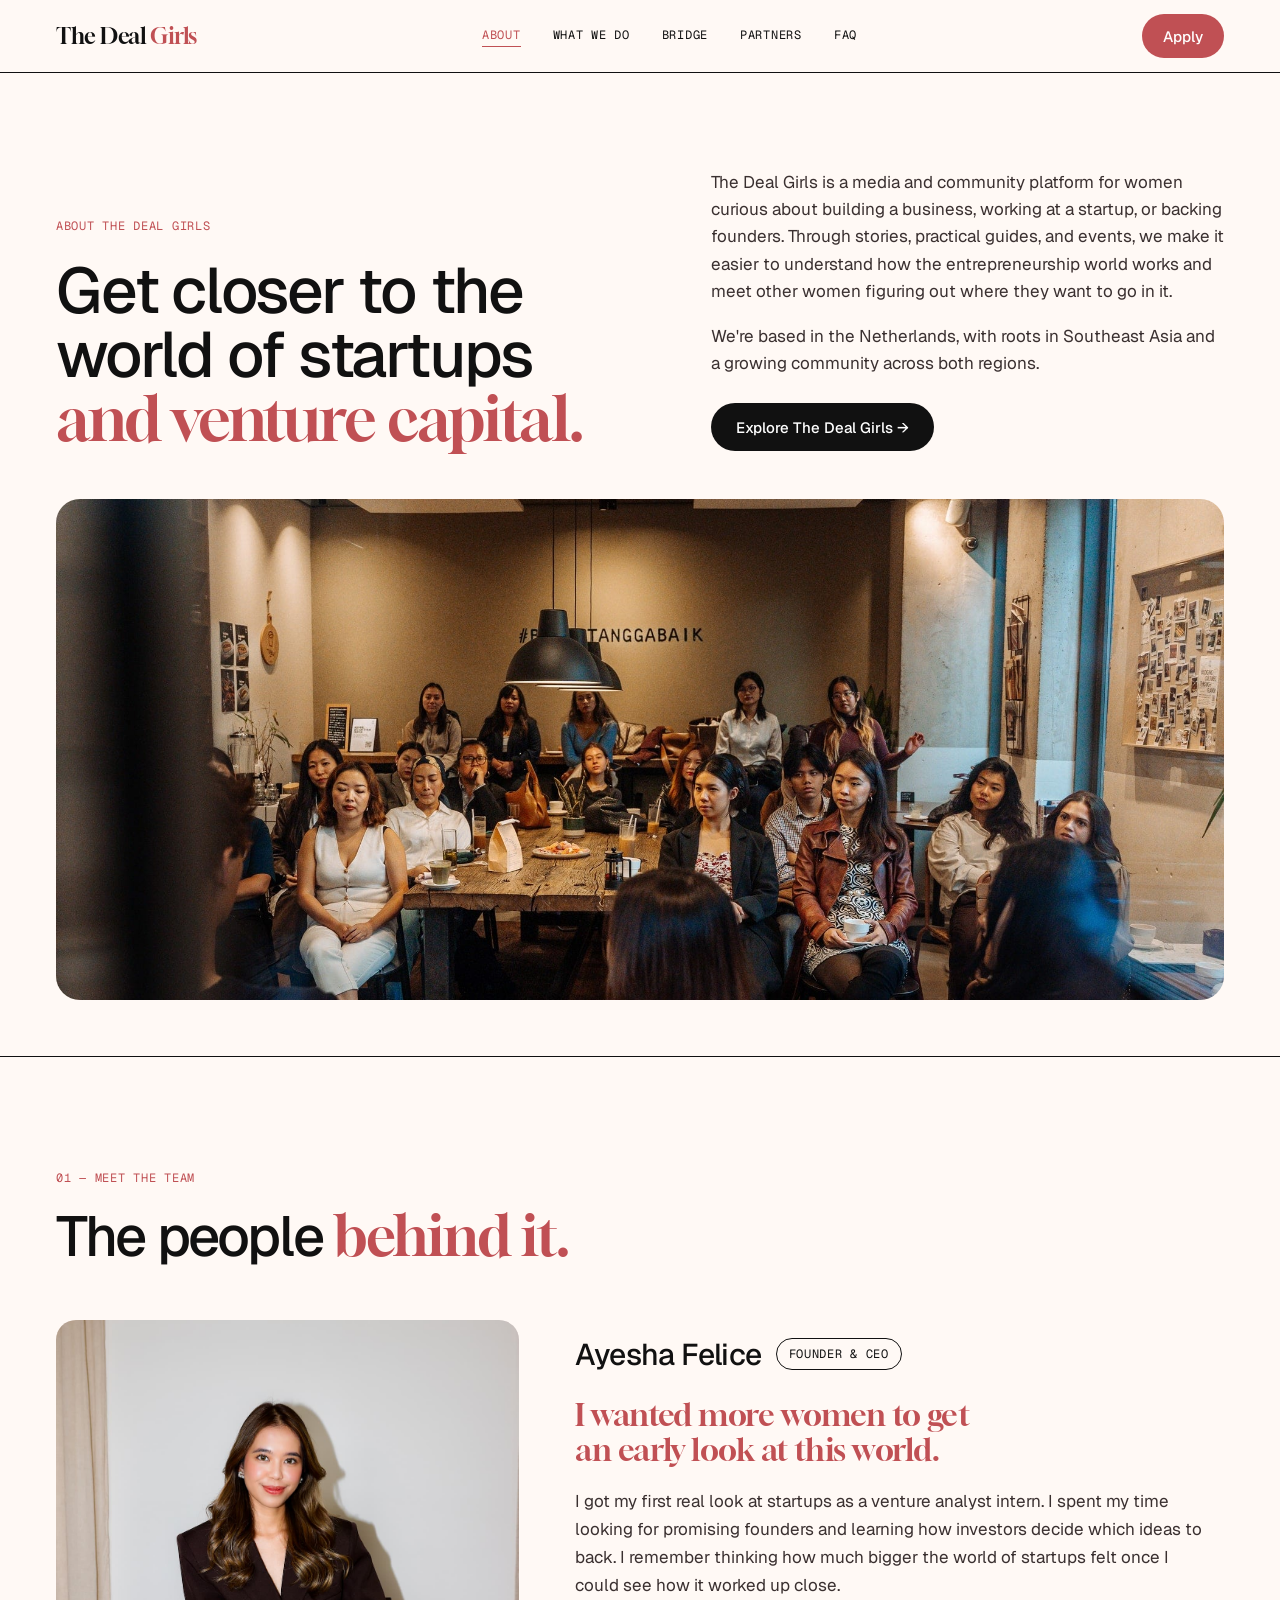
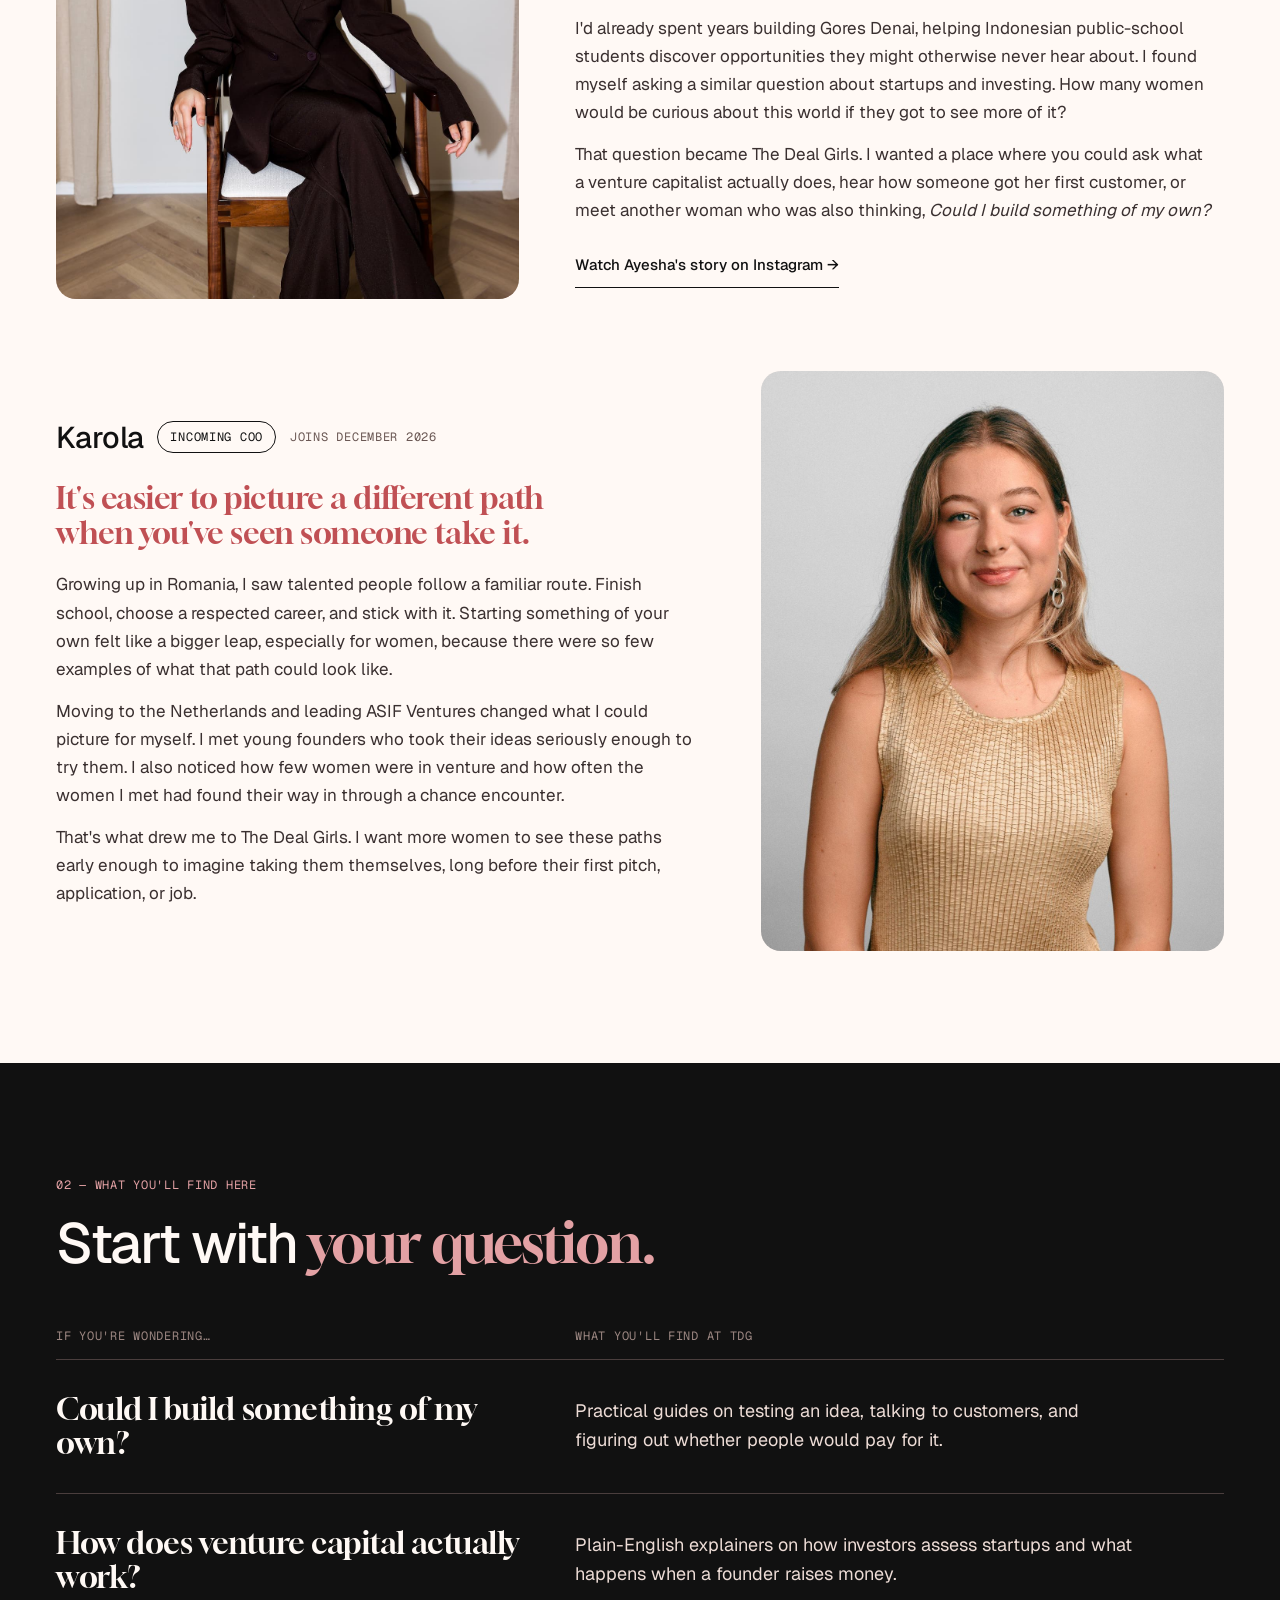
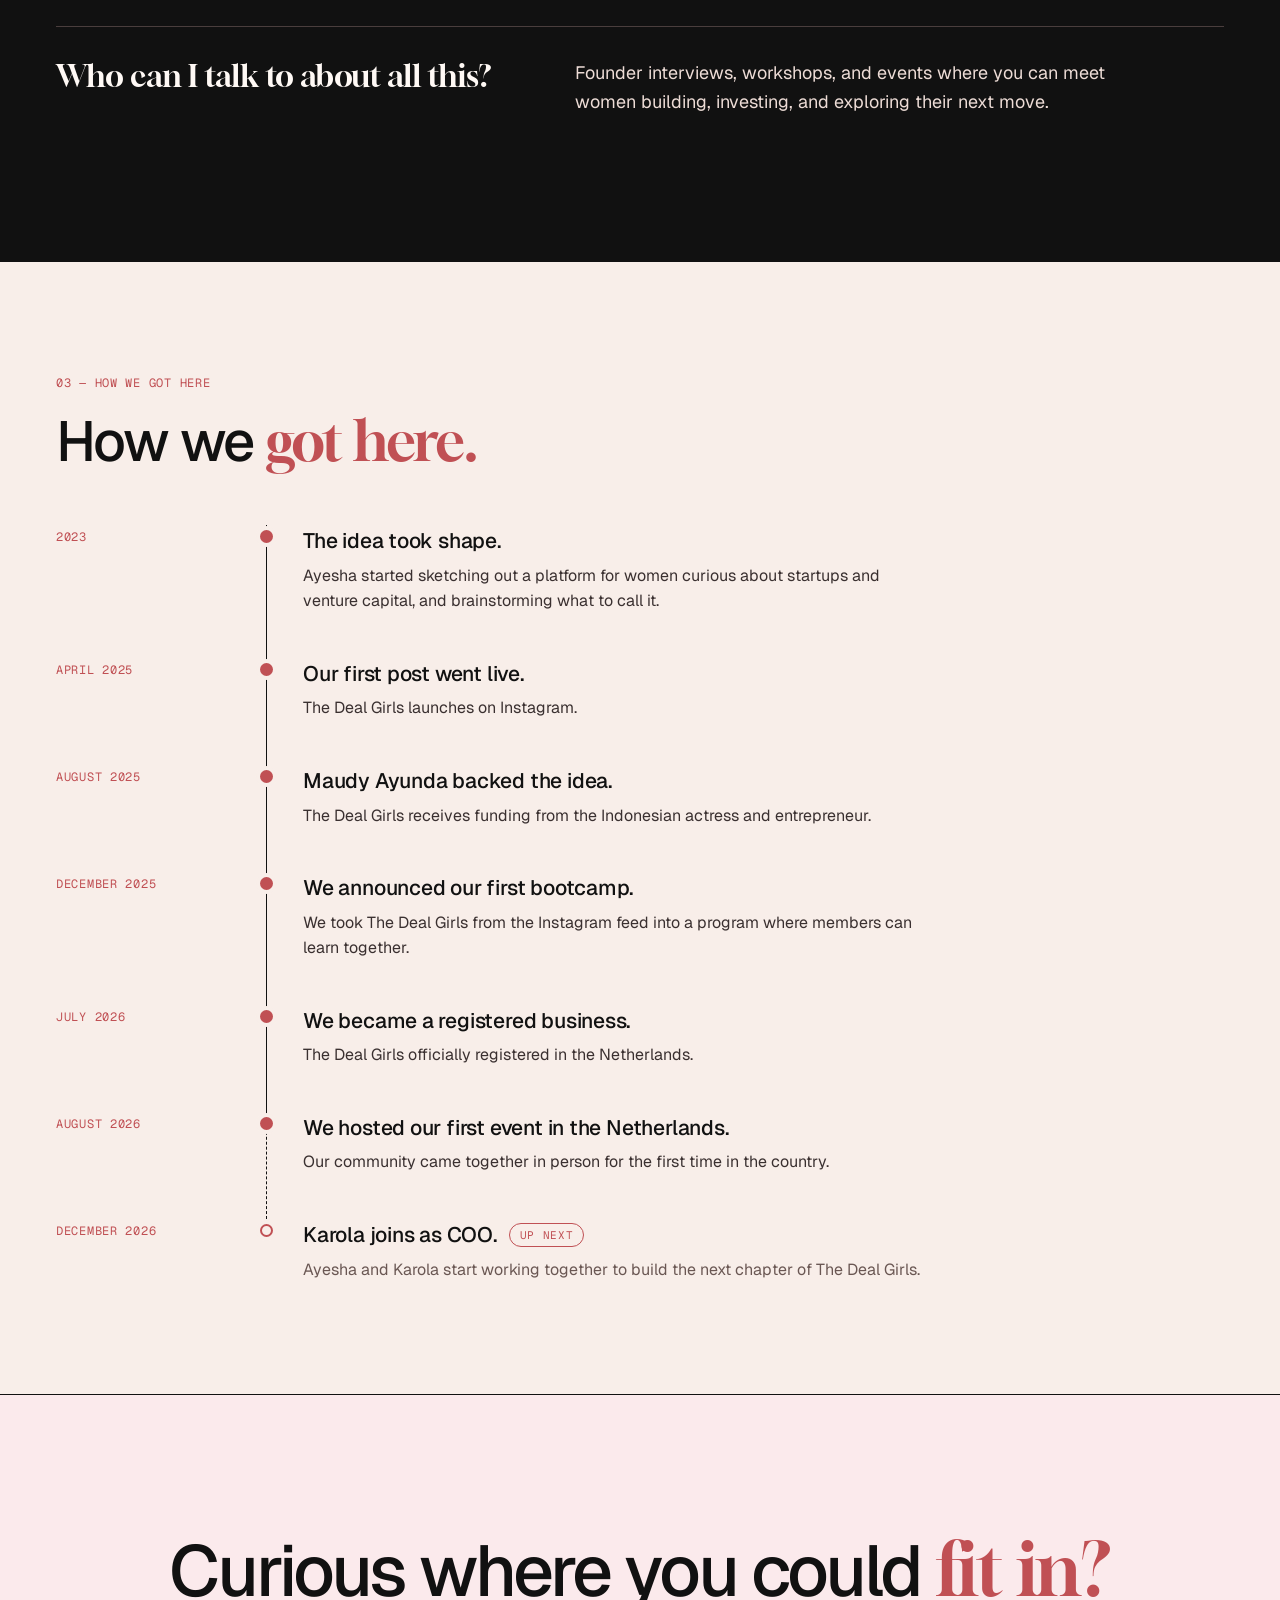
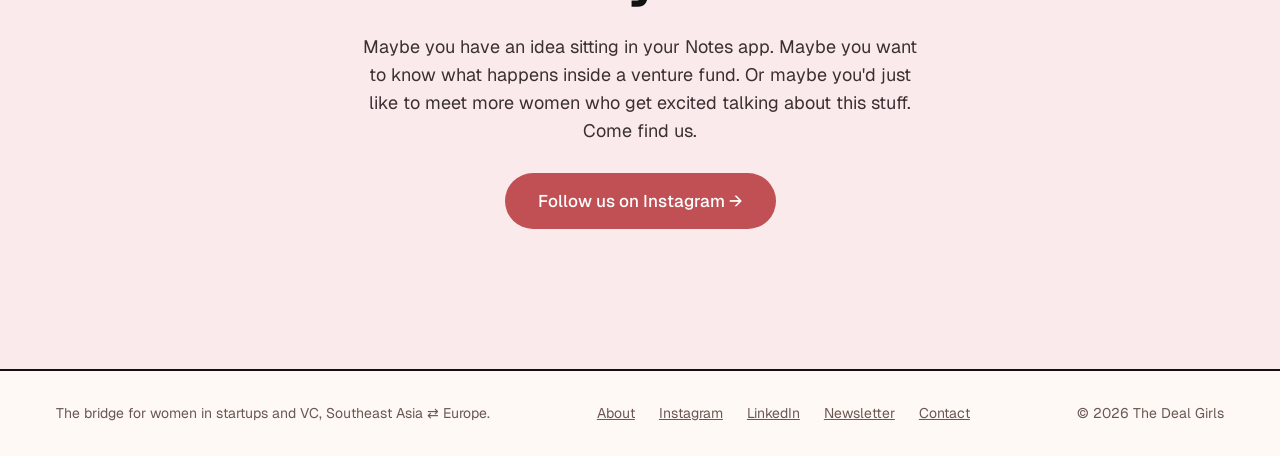
==== about.html @ de06f291 "Add About page and move the founder story off the homepage - New about.html + about.css: hero, Meet " ====
<!doctype html>
<html lang="en">
<head>
<meta charset="utf-8">
<meta name="viewport" content="width=device-width, initial-scale=1">
<title>About The Deal Girls</title>
<meta name="description" content="The Deal Girls is a media and community platform for women curious about startups and venture capital. Meet the team and see how we got here.">
<meta name="theme-color" content="#FFF9F5">
<link rel="icon" href="favicon-32.png" sizes="32x32" type="image/png">
<link rel="icon" href="favicon.svg" type="image/svg+xml">
<link rel="apple-touch-icon" href="apple-touch-icon.png">
<link rel="canonical" href="https://thedealgirls.com/about.html">
<meta property="og:type" content="website">
<meta property="og:site_name" content="The Deal Girls">
<meta property="og:url" content="https://thedealgirls.com/about.html">
<meta property="og:title" content="About The Deal Girls">
<meta property="og:description" content="Get closer to the world of startups and venture capital. Meet the team behind The Deal Girls.">
<meta property="og:image" content="https://thedealgirls.com/assets/img/og-image.jpg">
<meta name="twitter:card" content="summary_large_image">
<link rel="preconnect" href="https://fonts.googleapis.com">
<link rel="preconnect" href="https://fonts.gstatic.com" crossorigin>
<link rel="stylesheet" href="https://fonts.googleapis.com/css2?family=Geist:wght@400;500;600&family=Geist+Mono:wght@400;500&family=Gloock&display=swap">
<link rel="stylesheet" href="styles.css">
<link rel="stylesheet" href="about.css">
</head>
<body>
<a class="skip" href="#main">Skip to content</a>

<header class="header">
  <div class="wrap header__bar">
    <a class="logo" href="index.html" aria-label="The Deal Girls, home">The Deal <span>Girls</span></a>
    <nav class="nav" aria-label="Main">
      <a class="mono nav__active" href="about.html" aria-current="page">About</a>
      <a class="mono" href="index.html#what">What we do</a>
      <a class="mono" href="index.html#bridge">Bridge</a>
      <a class="mono" href="partners.html">Partners</a>
      <a class="mono" href="index.html#faq">FAQ</a>
    </nav>
    <div class="header__actions">
      <a class="btn btn--coral" href="index.html#apply" data-link="apply">Apply</a>
      <button class="menu-btn" type="button" aria-label="Open menu" aria-expanded="false" aria-controls="mobile-nav">
        <svg width="18" height="18" viewBox="0 0 24 24" fill="none" stroke="currentColor" stroke-width="2" stroke-linecap="round" aria-hidden="true"><path d="M4 8h16M4 16h16"/></svg>
      </button>
    </div>
  </div>
  <nav class="mobile-nav" id="mobile-nav" aria-label="Mobile">
    <a href="about.html" aria-current="page">About</a>
    <a href="index.html#what">What we do</a>
    <a href="index.html#bridge">Bridge</a>
    <a href="partners.html">Partners</a>
    <a href="index.html#faq">FAQ</a>
  </nav>
</header>

<main id="main">

<!-- HERO -->
<section class="a-hero" id="top">
  <div class="wrap a-hero__inner">
    <div class="a-hero__top">
      <div class="a-hero__head">
        <p class="mono label">About The Deal Girls</p>
        <h1>Get closer to the world of startups <span class="accent">and venture capital.</span></h1>
      </div>
      <div class="a-hero__copy">
        <p>The Deal Girls is a media and community platform for women curious about building a business, working at a startup, or backing founders. Through stories, practical guides, and events, we make it easier to understand how the entrepreneurship world works and meet other women figuring out where they want to go in it.</p>
        <p>We're based in the Netherlands, with roots in Southeast Asia and a growing community across both regions.</p>
        <a class="btn btn--dark" href="index.html#what">Explore The Deal Girls →</a>
      </div>
    </div>
    <div class="photo a-hero__photo" data-photo="ways-1" data-alt="A full room at a The Deal Girls event" data-eager><span class="photo__hint">ways-1.jpg</span></div>
  </div>
</section>

<!-- 01 TEAM -->
<section class="section" id="team">
  <div class="wrap section__inner">
    <div class="section__head">
      <div>
        <p class="mono label">01 — Meet the team</p>
        <h2>The people <span class="accent">behind it.</span></h2>
      </div>
    </div>

    <div class="a-team">
      <article class="member">
        <div class="photo member__photo" data-photo="founder" data-alt="Ayesha Felice, Founder and CEO of The Deal Girls"><span class="photo__hint">founder.jpg</span></div>
        <div class="member__body">
          <div class="member__meta">
            <h3>Ayesha Felice</h3>
            <span class="mono member__role">Founder &amp; CEO</span>
          </div>
          <p class="member__quote">I wanted more women to get an early look at this world.</p>
          <div class="member__bio">
            <p>I got my first real look at startups as a venture analyst intern. I spent my time looking for promising founders and learning how investors decide which ideas to back. I remember thinking how much bigger the world of startups felt once I could see how it worked up close.</p>
            <p>I'd already spent years building Gores Denai, helping Indonesian public-school students discover opportunities they might otherwise never hear about. I found myself asking a similar question about startups and investing. How many women would be curious about this world if they got to see more of it?</p>
            <p>That question became The Deal Girls. I wanted a place where you could ask what a venture capitalist actually does, hear how someone got her first customer, or meet another woman who was also thinking, <em>Could I build something of my own?</em></p>
          </div>
          <a class="member__link" href="https://www.instagram.com/reel/DQuC6fZjZUK/" data-link="story">Watch Ayesha's story on Instagram →</a>
        </div>
      </article>

      <article class="member member--flip">
        <div class="photo member__photo" data-photo="team-karola" data-alt="Karola, incoming COO of The Deal Girls"><span class="photo__hint">team-karola.jpg</span></div>
        <div class="member__body">
          <div class="member__meta">
            <h3>Karola</h3>
            <span class="mono member__role">Incoming COO</span>
            <span class="mono member__note">Joins December 2026</span>
          </div>
          <p class="member__quote">It's easier to picture a different path when you've seen someone take it.</p>
          <div class="member__bio">
            <p>Growing up in Romania, I saw talented people follow a familiar route. Finish school, choose a respected career, and stick with it. Starting something of your own felt like a bigger leap, especially for women, because there were so few examples of what that path could look like.</p>
            <p>Moving to the Netherlands and leading ASIF Ventures changed what I could picture for myself. I met young founders who took their ideas seriously enough to try them. I also noticed how few women were in venture and how often the women I met had found their way in through a chance encounter.</p>
            <p>That's what drew me to The Deal Girls. I want more women to see these paths early enough to imagine taking them themselves, long before their first pitch, application, or job.</p>
          </div>
        </div>
      </article>
    </div>
  </div>
</section>

<!-- 02 WHAT YOU'LL FIND HERE -->
<section class="section a-find" id="find">
  <div class="wrap section__inner">
    <div class="section__head">
      <div>
        <p class="mono label">02 — What you'll find here</p>
        <h2>Start with <span class="accent">your question.</span></h2>
      </div>
    </div>
    <div class="find">
      <div class="find__row find__row--head" aria-hidden="true">
        <span class="mono">If you're wondering…</span>
        <span class="mono">What you'll find at TDG</span>
      </div>
      <div class="find__row">
        <h3 class="find__q">Could I build something of my own?</h3>
        <p class="find__a">Practical guides on testing an idea, talking to customers, and figuring out whether people would pay for it.</p>
      </div>
      <div class="find__row">
        <h3 class="find__q">How does venture capital actually work?</h3>
        <p class="find__a">Plain-English explainers on how investors assess startups and what happens when a founder raises money.</p>
      </div>
      <div class="find__row">
        <h3 class="find__q">Who can I talk to about all this?</h3>
        <p class="find__a">Founder interviews, workshops, and events where you can meet women building, investing, and exploring their next move.</p>
      </div>
    </div>
  </div>
</section>

<!-- 03 HOW WE GOT HERE -->
<section class="section a-time" id="story">
  <div class="wrap section__inner">
    <div class="section__head">
      <div>
        <p class="mono label">03 — How we got here</p>
        <h2>How we <span class="accent">got here.</span></h2>
      </div>
    </div>
    <ol class="tl">
      <li class="tl__item">
        <span class="mono tl__when">2023</span>
        <div class="tl__body"><h3>The idea took shape.</h3><p>Ayesha started sketching out a platform for women curious about startups and venture capital, and brainstorming what to call it.</p></div>
      </li>
      <li class="tl__item">
        <span class="mono tl__when">April 2025</span>
        <div class="tl__body"><h3>Our first post went live.</h3><p>The Deal Girls launches on Instagram.</p></div>
      </li>
      <li class="tl__item">
        <span class="mono tl__when">August 2025</span>
        <div class="tl__body"><h3>Maudy Ayunda backed the idea.</h3><p>The Deal Girls receives funding from the Indonesian actress and entrepreneur.</p></div>
      </li>
      <li class="tl__item">
        <span class="mono tl__when">December 2025</span>
        <div class="tl__body"><h3>We announced our first bootcamp.</h3><p>We took The Deal Girls from the Instagram feed into a program where members can learn together.</p></div>
      </li>
      <li class="tl__item">
        <span class="mono tl__when">July 2026</span>
        <div class="tl__body"><h3>We became a registered business.</h3><p>The Deal Girls officially registered in the Netherlands.</p></div>
      </li>
      <li class="tl__item">
        <span class="mono tl__when">August 2026</span>
        <div class="tl__body"><h3>We hosted our first event in the Netherlands.</h3><p>Our community came together in person for the first time in the country.</p></div>
      </li>
      <li class="tl__item tl__item--next">
        <span class="mono tl__when">December 2026</span>
        <div class="tl__body"><h3>Karola joins as COO. <span class="tl__tag">Up next</span></h3><p>Ayesha and Karola start working together to build the next chapter of The Deal Girls.</p></div>
      </li>
    </ol>
  </div>
</section>

<!-- 04 CLOSING -->
<section class="section closing a-close" id="join">
  <div class="wrap section__inner">
    <h2>Curious where you could <span class="accent">fit in?</span></h2>
    <p>Maybe you have an idea sitting in your Notes app. Maybe you want to know what happens inside a venture fund. Or maybe you'd just like to meet more women who get excited talking about this stuff. Come find us.</p>
    <div class="a-close__ctas">
      <a class="btn btn--coral btn--lg" href="https://www.instagram.com/" data-link="instagram">Follow us on Instagram →</a>
      <a class="btn btn--ghost btn--lg" href="#" data-link="events" data-needs="events">See upcoming events</a>
    </div>
  </div>
</section>

</main>

<footer class="footer" id="contact">
  <div class="wrap footer__bar">
    <span>The bridge for women in startups and VC, Southeast Asia ⇄ Europe.</span>
    <nav aria-label="Footer">
      <a href="about.html">About</a>
      <a href="https://www.instagram.com/" data-link="instagram">Instagram</a>
      <a href="https://www.linkedin.com/" data-link="linkedin">LinkedIn</a>
      <a href="#" data-link="newsletter" data-needs="newsletter">Newsletter</a>
      <a href="#contact" data-link="contact">Contact</a>
    </nav>
    <span>© <span id="year">2026</span> The Deal Girls</span>
  </div>
</footer>

<script src="config.js"></script>
<script src="main.js"></script>
</body>
</html>
---- styles.css ----
/* The Deal Girls — site styles */
:root{
  --ink:#111111;
  --coral:#C05054;
  --coral-soft:#E3A1A4;
  --cream:#FFF9F5;
  --blush:#FBEAEC;
  --sand:#F8EEE9;
  --line:#EDDCD6;
  --body:#3A3030;
  --muted:#6A5753;
  --faint:#9C8782;
  --wrap:1280px;
  --gutter:56px;
  --sans:'Geist',system-ui,-apple-system,sans-serif;
  --mono:'Geist Mono',ui-monospace,monospace;
  --serif:'Gloock',Georgia,serif;
}
*{box-sizing:border-box}
html{scroll-behavior:smooth;-webkit-text-size-adjust:100%}
body{margin:0;background:var(--cream);color:var(--ink);font-family:var(--sans);font-size:16px;line-height:1.5;-webkit-font-smoothing:antialiased}
img{max-width:100%;display:block}
a{color:inherit}
h1,h2,h3,p,figure,blockquote{margin:0}
[hidden]{display:none!important}
::selection{background:var(--coral);color:#fff}
.partners ::selection{background:var(--ink);color:var(--cream)}

.wrap{max-width:var(--wrap);margin:0 auto;padding:0 var(--gutter)}
.mono{font-family:var(--mono);font-size:12px;letter-spacing:.06em;text-transform:uppercase}
.accent{font-family:var(--serif);font-weight:400;letter-spacing:-.02em;color:var(--coral)}
.label{color:var(--coral)}
.skip{position:absolute;left:-9999px;top:8px;background:var(--ink);color:#fff;padding:10px 16px;border-radius:999px;z-index:100}
.skip:focus{left:16px}
:focus-visible{outline:2px solid var(--coral);outline-offset:3px}

/* Buttons */
.btn{display:inline-flex;align-items:center;justify-content:center;gap:8px;min-height:48px;padding:0 24px;border-radius:999px;font:500 15px var(--sans);text-decoration:none;border:1px solid transparent;cursor:pointer;transition:transform .15s ease,background .15s ease,color .15s ease}
.btn:hover{transform:translateY(-1px)}
.btn--dark{background:var(--ink);color:#fff}
.btn--coral{background:var(--coral);color:#fff}
.btn--coral:hover{background:#A8454A}
.btn--ghost{border-color:var(--ink);color:var(--ink);background:transparent}
.btn--ghost:hover{background:var(--ink);color:#fff}
.btn--lg{min-height:56px;padding:0 32px;font-size:17px}

/* Photo slots: hatched placeholder until an image file exists */
.photo{position:relative;overflow:hidden;background-color:var(--sand);background-image:repeating-linear-gradient(135deg,rgba(192,80,84,.07) 0 1px,transparent 1px 14px)}
.photo > img{position:absolute;inset:0;width:100%;height:100%;object-fit:cover}
.photo__hint{position:absolute;left:16px;top:16px;font-family:var(--mono);font-size:12px;color:var(--faint)}
.photo.has-img .photo__hint{display:none}

/* Header */
.header{position:sticky;top:0;z-index:50;background:var(--cream);border-bottom:1px solid var(--ink)}
.header__bar{display:flex;align-items:center;justify-content:space-between;gap:24px;min-height:72px}
.logo{font-family:var(--serif);font-size:22px;letter-spacing:-.02em;text-decoration:none;color:var(--ink)}
.logo span{color:var(--coral)}
.nav__active{color:var(--coral);border-bottom:1px solid var(--coral);padding-bottom:2px}
.nav{display:flex;gap:32px}
.nav a{text-decoration:none}
.nav a:hover{color:var(--coral)}
.header__actions{display:flex;align-items:center;gap:8px}
.header .btn{min-height:44px;padding:0 20px}
.menu-btn{display:none;width:44px;height:44px;border:1px solid var(--ink);border-radius:999px;background:transparent;color:var(--ink);align-items:center;justify-content:center;cursor:pointer}
.mobile-nav{display:none;flex-direction:column;border-top:1px solid var(--line);padding:8px 20px 20px}
.mobile-nav a{padding:14px 0;border-bottom:1px solid var(--line);text-decoration:none;font-size:18px}
.header.open .mobile-nav{display:flex}

/* Hero */
.hero{display:grid;grid-template-columns:minmax(0,1.25fr) minmax(0,1fr);border-bottom:1px solid var(--ink)}
.hero__copy{padding:88px 56px 72px max(var(--gutter),calc((100vw - var(--wrap))/2 + var(--gutter)));display:flex;flex-direction:column;gap:32px;border-right:1px solid var(--ink)}
.hero h1{font-weight:500;font-size:clamp(34px,4.2vw,64px);line-height:1;letter-spacing:-.035em}
.hero h1 .accent{font-size:.9em}
.hero__lead{max-width:540px;font-size:18px;line-height:1.55;color:var(--body)}
.hero__ctas{display:flex;gap:12px;flex-wrap:wrap;align-items:center}
.hero__note{color:var(--muted);margin-left:8px}
.hero__media{min-height:560px}
.hero__card{position:absolute;left:20px;right:20px;bottom:20px;background:var(--cream);border:1px solid var(--ink);border-radius:16px;padding:20px 22px;display:flex;flex-direction:column;gap:6px;z-index:1}
.hero__card strong{font-size:18px;font-weight:500}

/* Press strip */
.press{border-bottom:1px solid var(--ink)}
.press__bar{display:flex;align-items:center;justify-content:space-between;gap:16px 24px;flex-wrap:wrap;min-height:72px;padding-top:12px;padding-bottom:12px}
.press__group{display:flex;align-items:center;gap:12px 28px;flex-wrap:wrap}
.press__support{display:flex;align-items:center;gap:12px;color:var(--muted);font-size:15px}

/* Logo slots: text until a logo file exists */
.logo-slot{display:inline-flex;align-items:center;font-weight:500;font-size:16px;color:var(--ink)}
.logo-slot img{height:26px;width:auto;max-width:180px;object-fit:contain}
.logo-slot[data-logo="maudy-ayunda-foundation"] img{height:40px}
.logo-slot[data-logo="tuku"] img{height:34px}
.logo-slot.has-img .logo-slot__text{position:absolute;width:1px;height:1px;overflow:hidden;clip:rect(0 0 0 0)}
.mentors .logo-slot{font-size:34px;letter-spacing:-.02em}
.mentors .logo-slot img{height:36px;max-width:220px}

/* Section basics */
.section{border-bottom:1px solid var(--ink)}
.section__inner{padding-top:112px;padding-bottom:112px}
.section h2{font-weight:500;font-size:clamp(38px,4.4vw,64px);line-height:1;letter-spacing:-.035em}
.section__head{display:flex;flex-wrap:wrap;gap:24px 32px;justify-content:space-between;align-items:flex-end;margin-bottom:56px}
.section__head > div:first-child{display:flex;flex-direction:column;gap:20px}
.section__lead{max-width:420px;font-size:17px;line-height:1.55;color:var(--body)}

/* Founder */
.founder{display:grid;grid-template-columns:minmax(0,1fr) minmax(0,1.3fr)}
.founder__media{min-height:640px;border-right:1px solid var(--ink)}
.founder__copy{padding:96px max(var(--gutter),calc((100vw - var(--wrap))/2 + var(--gutter))) 96px 64px;display:flex;flex-direction:column;gap:28px}
.founder__name{display:flex;flex-direction:column;gap:6px}
.founder__name h2{font-size:56px}
.founder__name .accent{font-size:24px}
.creds{border-top:1px solid var(--ink)}
.cred{display:grid;grid-template-columns:190px minmax(0,1fr);gap:20px;align-items:baseline;padding:16px 0;border-bottom:1px solid var(--line)}
.cred .accent{font-size:24px}
.founder__bio{font-size:16px;line-height:1.6;color:var(--body);max-width:560px}
.founder__act{font-size:28px;line-height:1.25;letter-spacing:-.015em;max-width:600px}
.founder__more{text-decoration:none;align-self:flex-start;font-weight:500;font-size:15px;min-height:44px;display:inline-flex;align-items:center;border-bottom:1px solid currentColor}
.founder__more:hover{color:var(--coral)}

/* Story */

/* What TDG does */
.what{background:var(--ink);color:var(--cream);border-bottom:0}
.what .label,.what .accent{color:var(--coral-soft)}
.what .section__lead{color:var(--line)}
.pillars{display:grid;grid-template-columns:repeat(3,minmax(0,1fr));gap:16px}
.pillar{border:1px solid var(--body);border-radius:20px;padding:32px;display:flex;flex-direction:column;gap:20px}
.pillar--main{background:#1B1717}
.pillar__top{display:flex;justify-content:space-between;align-items:center;gap:12px}
.badge{background:var(--coral);color:#fff;padding:5px 10px;border-radius:999px;font-size:11px}
.pillar h3{font-weight:500;font-size:32px;letter-spacing:-.02em}
.pillar p{font-size:16px;line-height:1.55;color:var(--line)}
.pillar a{margin-top:auto;font-weight:500;font-size:15px;min-height:44px;display:inline-flex;align-items:center;text-decoration:none;color:var(--cream)}
.pillar a:hover{color:var(--coral-soft)}

/* Bridge */
.bridge .section__inner{display:grid;grid-template-columns:minmax(0,1fr) minmax(0,2fr);gap:56px;align-items:start}
.bridge__intro{display:flex;flex-direction:column;gap:20px;max-width:400px}
.bridge__intro h2{font-size:clamp(36px,3.6vw,52px);line-height:1.02}
.tabs{display:flex;gap:8px;flex-wrap:wrap;margin-bottom:20px}
.tab{min-height:44px;padding:0 20px;border-radius:999px;border:1px solid var(--ink);background:transparent;color:var(--ink);font:500 15px var(--sans);cursor:pointer}
.tab[aria-selected="true"]{background:var(--ink);color:#fff}
.city{display:grid;grid-template-columns:minmax(0,1fr) minmax(0,1fr);border:1px solid var(--ink);border-radius:24px;overflow:hidden}
.city[hidden]{display:none}
.city__media{min-height:380px;border-right:1px solid var(--ink)}
.city__info{padding:36px 32px;display:flex;flex-direction:column;gap:12px}
.pill{align-self:flex-start;background:var(--blush);color:var(--coral);padding:6px 10px;border-radius:999px;font-size:11px}
.city__info h3{margin-top:8px;font-weight:500;font-size:clamp(40px,3.8vw,58px);overflow-wrap:anywhere;line-height:1;letter-spacing:-.035em}
.city__info .accent{font-size:26px}
.city__info p{margin-top:auto;padding-top:32px;font-size:16px;line-height:1.55;color:var(--body)}

/* Traction */
.stats{display:grid;grid-template-columns:repeat(5,minmax(0,1fr));border-top:1px solid var(--ink)}
.stat{padding:28px 24px 12px 0;display:flex;flex-direction:column;gap:8px;border-bottom:1px solid var(--line)}
.stat .accent{font-size:72px;line-height:1}
.stat span:last-child{font-size:15px}
.support-line{display:flex;align-items:center;gap:12px;color:var(--muted)}

/* Mentors */
.mentors{background:var(--sand)}
.mentors .section__inner{padding-top:72px;padding-bottom:72px;display:flex;flex-direction:column;gap:32px}
.mentors__row{display:flex;flex-wrap:wrap;gap:16px 48px;align-items:center}
.mentors__more{font-size:34px}

/* Testimonials */
/* Pinned notes: tilted cards with a tape strip, colours and tilt cycle every 3 quotes */
.quotes{display:grid;grid-template-columns:repeat(3,minmax(0,1fr));gap:32px;align-items:start;padding-top:20px}
.quote{position:relative;padding:44px 30px 28px;border-radius:8px;display:flex;flex-direction:column;gap:26px;background:#fff;box-shadow:0 22px 40px -28px rgba(192,80,84,.45),0 1px 0 rgba(17,17,17,.04);transform:rotate(-2deg);transition:transform .35s cubic-bezier(.2,.8,.2,1)}
.quote::before{content:"";position:absolute;top:-11px;left:50%;width:88px;height:24px;background:rgba(227,161,164,.6);border-radius:2px;transform:translateX(-50%) rotate(-3deg)}
.quote:nth-child(3n+2){background:var(--blush);transform:rotate(1.6deg) translateY(22px)}
.quote:nth-child(3n){background:var(--sand);transform:rotate(-1.2deg)}
.quote:hover{transform:rotate(0) translateY(-4px)}
.quote__mark{font-family:var(--serif);font-size:76px;line-height:.5;height:26px;color:var(--coral)}
.quote blockquote{font-size:18px;line-height:1.5;color:var(--ink)}
.quote figcaption{display:flex;align-items:center;gap:12px}
.quote .photo{width:40px;height:40px;border-radius:999px;flex:none;background:var(--blush);display:grid;place-items:center}
.quote:nth-child(3n+2) .photo{background:#fff}
.quote__initials{font-family:var(--mono);font-size:12px;font-weight:500;color:var(--coral)}
.quote b{font-weight:500;display:block;line-height:1.3}
.quote small{font-size:13px;color:var(--muted);line-height:1.35;display:block}
@media (max-width:900px){
  .quotes{grid-template-columns:minmax(0,1fr);gap:28px;max-width:560px}
  .quote,.quote:nth-child(3n){transform:rotate(-1deg)}
  .quote:nth-child(3n+2){transform:rotate(1deg)}
}
@media (prefers-reduced-motion:reduce){.quote{transition:none}}

/* Partners */
.partners{background:var(--coral);color:#fff;border-bottom:0}
.partners .section__inner{display:grid;grid-template-columns:minmax(0,1.2fr) minmax(0,1fr);gap:56px;align-items:end}
.partners .label{color:var(--cream)}
.partners__title{display:flex;flex-direction:column;gap:20px}
.partners .accent{color:#fff}
.partners__form{display:flex;flex-direction:column;gap:16px}
.chips{display:flex;flex-wrap:wrap;gap:8px}
.chip{min-height:44px;padding:0 18px;border-radius:999px;border:1px solid #fff;background:transparent;color:#fff;font:500 15px var(--sans);cursor:pointer}
.chip[aria-pressed="true"]{background:#fff;color:var(--ink)}
.chip[aria-pressed="true"]::before{content:"✓ "}
.partners .btn{align-self:flex-start;margin-top:8px}

/* FAQ */
.faq .section__inner{display:grid;grid-template-columns:minmax(0,1fr) minmax(0,2fr);gap:64px}
.faq__head{display:flex;flex-direction:column;gap:20px}
.faq__list{border-top:1px solid var(--ink)}
.faq details{border-bottom:1px solid var(--line);padding:24px 0}
.faq summary{list-style:none;cursor:pointer;display:flex;justify-content:space-between;gap:24px;font-size:22px;font-weight:500;letter-spacing:-.01em}
.faq summary::-webkit-details-marker{display:none}
.faq summary:hover{color:var(--coral)}
.faq .plus{color:var(--coral);font-size:28px;line-height:1;transition:transform .2s ease;flex:none}
.faq details[open] .plus{transform:rotate(45deg)}
.faq details p{margin-top:16px;font-size:16px;line-height:1.6;color:var(--body);max-width:640px}

/* Closing */
.closing{background:var(--blush)}
.closing .section__inner{padding-top:140px;padding-bottom:140px;display:flex;flex-direction:column;align-items:center;text-align:center;gap:28px}
.closing h2{font-size:clamp(52px,8vw,128px);line-height:.95;letter-spacing:-.04em}
.closing p{max-width:560px;font-size:18px;line-height:1.55;color:var(--body)}
.closing .mono{color:var(--muted)}

/* Footer */
.footer{border-top:1px solid var(--ink)}
.footer__bar{display:flex;flex-wrap:wrap;gap:20px;justify-content:space-between;align-items:center;padding-top:32px;padding-bottom:32px;font-size:14px;color:var(--muted)}
.footer nav{display:flex;gap:24px;flex-wrap:wrap}
.footer a:hover{color:var(--coral)}

/* ---------- Tablet ---------- */
@media (max-width:1100px){
  .nav{display:none}
  .menu-btn{display:inline-flex}
  .stats{grid-template-columns:repeat(3,minmax(0,1fr))}
  .pillars{grid-template-columns:minmax(0,1fr)}
  .bridge .section__inner,.partners .section__inner{grid-template-columns:minmax(0,1fr)}
}
/* ---------- Mobile ---------- */
@media (max-width:800px){
  :root{--gutter:20px}
  .header__bar{min-height:64px}
  .hero,.founder,.faq .section__inner{grid-template-columns:minmax(0,1fr)}
  .hero__copy{padding:40px 20px 32px;border-right:0;gap:22px}
  .hero__lead{font-size:16px}
  .hero__ctas{flex-direction:column;align-items:stretch}
  .hero__note{margin:0;text-align:center}
  .hero__media{min-height:420px;border-top:1px solid var(--ink)}
  .founder__media{min-height:400px;border-right:0;border-bottom:1px solid var(--ink)}
  .founder__copy{padding:40px 20px 48px;gap:22px}
  .founder__name h2{font-size:40px}
  .cred{grid-template-columns:minmax(0,1fr);gap:2px;padding:14px 0}
  .founder__act{font-size:22px}
  .section__inner{padding-top:64px;padding-bottom:64px}
  .section__head{margin-bottom:32px}
  .pillar{padding:24px}
  .pillar h3{font-size:28px}
  .city{grid-template-columns:minmax(0,1fr)}
  .city__media{min-height:240px;border-right:0;border-bottom:1px solid var(--ink)}
  .city__info{padding:24px 20px 28px}
  .city__info h3{font-size:44px}
  .city__info p{margin-top:0;padding-top:8px}
  .stats{grid-template-columns:repeat(2,minmax(0,1fr))}
  .stat:first-child{grid-column:span 2}
  .stat .accent{font-size:50px}
  .stat:first-child .accent{font-size:72px}
  .mentors .section__inner{padding-top:48px;padding-bottom:48px}
  .mentors__row{gap:12px 24px}
  .mentors .logo-slot,.mentors__more{font-size:24px}
  .mentors .logo-slot img{height:28px}
  .quote{padding:40px 24px 24px}
  .partners .btn{align-self:stretch}
  .faq .section__inner{gap:24px}
  .faq summary{font-size:18px}
  .closing .section__inner{padding-top:80px;padding-bottom:80px}
  .closing .btn{width:100%}
  .footer__bar{flex-direction:column;align-items:flex-start}
}
@media (prefers-reduced-motion:reduce){html{scroll-behavior:auto}.btn,.faq .plus{transition:none}}


/* ===== Section 03 — Bento mosaic ===== */
.what .photo{background-color:#241E1E;background-image:repeating-linear-gradient(135deg,rgba(227,161,164,.09) 0 1px,transparent 1px 14px)}
.what .photo__hint{color:var(--faint)}
.bento{display:grid;grid-template-columns:repeat(12,minmax(0,1fr));grid-template-rows:repeat(4,190px);gap:16px}
.bento > *{border-radius:20px;min-width:0}
.bento__p1{grid-column:1/5;grid-row:1/4}
.bento__intro{grid-column:5/9;grid-row:1/3}
.bento__p2{grid-column:9/13;grid-row:1/2}
.bento__events{grid-column:9/13;grid-row:2/3}
.bento__p3{grid-column:5/7;grid-row:3/5;border-radius:999px 999px 20px 20px}
.bento__p3 .photo__hint{top:auto;bottom:16px}
.bento__p4{grid-column:7/9;grid-row:3/4}
.bento__news{grid-column:9/13;grid-row:3/5}
.bento__p5{grid-column:7/9;grid-row:4/5}
.bento__stat{grid-column:1/5;grid-row:4/5}

.bento__card{padding:28px;display:flex;flex-direction:column;gap:12px;border:1px solid var(--body)}
.bento__card h3{font-weight:500;font-size:30px;letter-spacing:-.02em;line-height:1}
.bento__card p{font-size:15px;line-height:1.55;color:var(--line)}
.bento__card a{margin-top:auto;font-weight:500;font-size:15px;min-height:44px;display:inline-flex;align-items:center;text-decoration:none;color:var(--cream)}
.bento__card a:hover{color:var(--coral-soft)}
.nowrap{white-space:nowrap}
.serif{font-family:var(--serif);font-weight:400;letter-spacing:-.02em}

.bento__intro{background:var(--coral);border-color:var(--coral);padding:32px;gap:16px}
.bento__intro .mono{color:var(--cream)}
.bento__intro h3{font-size:40px}
.bento__intro p{font-size:16px;color:var(--cream)}
.bento__intro a{color:#fff}
.bento__intro a:hover{color:var(--ink)}
.badge--ink{background:var(--ink);color:#fff}
.bento__intro ::selection{background:var(--ink);color:var(--cream)}

.bento__events{padding:24px 28px;gap:10px}
.bento__news{background:#1B1717}
.bento__list{list-style:none;margin:4px 0 0;padding:0;display:flex;flex-direction:column;gap:8px}
.bento__list li{display:flex;justify-content:space-between;gap:12px;border-top:1px solid var(--body);padding-top:10px;font-size:14px}
.bento__list .mono{color:var(--faint);white-space:nowrap;flex:none}
.bento__news a{margin-top:8px}

.bento__stat{background:var(--cream);color:var(--ink);padding:24px 28px;display:flex;align-items:center;justify-content:space-between;gap:16px}
.bento__stat > div{display:flex;flex-direction:column;gap:4px}
.bento__stat .serif{font-size:64px;line-height:1;color:var(--coral)}
.bento__stat > div span:last-child{font-size:15px}
.bento__stat .mono{color:var(--muted);text-align:right}

/* Tablet: 6-column mosaic */
@media (max-width:1100px){
  .bento{grid-template-columns:repeat(6,minmax(0,1fr));grid-template-rows:none;grid-auto-rows:minmax(180px,auto)}
  .bento__p1{grid-column:1/4;grid-row:span 2}
  .bento__intro{grid-column:4/7;grid-row:span 2}
  .bento__p2{grid-column:1/4;grid-row:auto}
  .bento__events{grid-column:4/7;grid-row:auto}
  .bento__p3{grid-column:1/3;grid-row:span 2}
  .bento__news{grid-column:3/7;grid-row:span 2}
  .bento__p4{grid-column:1/4;grid-row:auto}
  .bento__p5{grid-column:4/7;grid-row:auto}
  .bento__stat{grid-column:1/7;grid-row:auto}
  .bento__p1{order:1}.bento__intro{order:2}.bento__p2{order:3}.bento__events{order:4}
  .bento__p3{order:5}.bento__news{order:6}.bento__p4{order:7}.bento__p5{order:8}.bento__stat{order:9}
}
/* Mobile: two-column stack, photos in pairs */
@media (max-width:640px){
  .bento{grid-template-columns:repeat(2,minmax(0,1fr));grid-auto-rows:auto;gap:12px}
  .bento > *{grid-column:auto;grid-row:auto}
  .bento__p1{grid-column:1/3;height:320px}
  .bento__intro,.bento__events,.bento__news,.bento__stat{grid-column:1/3}
  .bento__p2,.bento__p4,.bento__p5{height:180px}
  .bento__p3{height:180px;border-radius:20px}
  .bento__p1{order:1}.bento__intro{order:2}.bento__p2{order:3}.bento__p3{order:4}.bento__events{order:5}
  .bento__p4{order:6}.bento__p5{order:7}.bento__news{order:8}.bento__stat{order:9}
  .bento__intro{padding:24px}
  .bento__intro h3{font-size:32px}
  .bento__card{padding:24px}
  .bento__stat{flex-direction:column;align-items:flex-start}
  .bento__stat .mono{text-align:left}
  .bento__stat .serif{font-size:52px}
}
---- about.css ----
/* The Deal Girls — About page. Loads after styles.css and reuses its tokens, buttons and section rhythm. */

/* ---------- Hero: headline left, intro right, wide community photo below ---------- */
.a-hero{border-bottom:1px solid var(--ink)}
.a-hero__inner{padding-top:96px;padding-bottom:56px;display:flex;flex-direction:column;gap:48px}
.a-hero__top{display:grid;grid-template-columns:minmax(0,1.15fr) minmax(0,1fr);gap:40px 64px;align-items:end}
.a-hero__head{display:flex;flex-direction:column;gap:24px}
.a-hero h1{font-weight:500;font-size:clamp(40px,5vw,76px);line-height:1;letter-spacing:-.035em;margin:0;text-wrap:balance}
.a-hero h1 .accent{font-size:.95em}
.a-hero__copy{display:flex;flex-direction:column;gap:18px;font-size:17px;line-height:1.6;color:var(--body);max-width:540px}
.a-hero__copy .btn{align-self:flex-start;margin-top:8px}
.a-hero__photo{aspect-ratio:21/9;max-width:100%;border-radius:24px}

/* ---------- 01 Team: one row per person, photo alternating sides ---------- */
.a-team{display:flex;flex-direction:column;gap:72px}
.member{display:grid;grid-template-columns:minmax(0,5fr) minmax(0,7fr);gap:56px;align-items:center}
.member--flip{grid-template-columns:minmax(0,7fr) minmax(0,5fr)}
.member--flip .member__photo{order:2}
.member__photo{aspect-ratio:4/5;max-width:100%;border-radius:20px}
.member__photo img{object-position:center 20%}
.member__body{display:flex;flex-direction:column;gap:20px;max-width:640px}
.member__meta{display:flex;flex-wrap:wrap;align-items:center;gap:10px 14px}
.member__meta h3{font-weight:500;font-size:30px;letter-spacing:-.02em;margin:0}
.member__role{border:1px solid var(--ink);border-radius:999px;padding:6px 12px}
.member__note{color:var(--muted)}
.member__quote{font-family:var(--serif);font-weight:400;font-size:clamp(26px,2.4vw,36px);line-height:1.15;letter-spacing:-.015em;color:var(--coral);margin:0;text-wrap:balance}
.member__bio{display:flex;flex-direction:column;gap:14px;font-size:17px;line-height:1.65;color:var(--body)}
.member__link{text-decoration:none;align-self:flex-start;font-weight:500;font-size:15px;min-height:44px;display:inline-flex;align-items:center;border-bottom:1px solid currentColor}
.member__link:hover{color:var(--coral)}

/* ---------- 02 What you'll find here: question → answer rows on ink ---------- */
.a-find{background:var(--ink);color:var(--cream)}
.a-find .label,.a-find .accent{color:var(--coral-soft)}
.a-find .section__lead{color:var(--line)}
.find{display:flex;flex-direction:column}
.find__row{display:grid;grid-template-columns:minmax(0,5fr) minmax(0,7fr);gap:16px 56px;padding:32px 0;border-top:1px solid #4A3E3D}
.find__row--head{padding:0 0 14px;border-top:0;color:var(--faint)}
.find__q{font-family:var(--serif);font-weight:400;font-size:clamp(26px,2.4vw,36px);line-height:1.12;letter-spacing:-.015em;margin:0}
.find__a{font-size:18px;line-height:1.6;color:var(--line);margin:0;max-width:560px;align-self:center}

/* ---------- 03 Timeline ---------- */
.a-time{background:var(--sand)}
.tl{list-style:none;margin:0;padding:0;max-width:980px}
.tl__item{display:grid;grid-template-columns:170px minmax(0,1fr);gap:0 40px}
.tl__when{color:var(--coral);padding-top:3px}
.tl__body{position:relative;padding:0 0 44px 36px;border-left:1px solid var(--ink);display:flex;flex-direction:column;gap:6px}
.tl__body::before{content:"";position:absolute;left:-7px;top:5px;width:13px;height:13px;border-radius:999px;background:var(--coral);box-shadow:0 0 0 4px var(--sand)}
.tl__item:last-child .tl__body{border-left-color:transparent;padding-bottom:0}
.tl__body h3{font-weight:500;font-size:21px;letter-spacing:-.01em;margin:0;display:flex;flex-wrap:wrap;align-items:center;gap:8px 12px}
.tl__body p{font-size:16px;line-height:1.6;color:var(--body);margin:0;max-width:620px}
/* the milestone that hasn't happened yet: hollow dot, dashed line leading to it */
.tl__item:has(+ .tl__item--next) .tl__body{border-left-style:dashed}
.tl__item--next .tl__body::before{background:var(--sand);border:2px solid var(--coral);width:9px;height:9px;left:-7px}
.tl__item--next .tl__body p{color:var(--muted)}
.tl__tag{font-family:var(--mono);font-size:11px;letter-spacing:.06em;text-transform:uppercase;font-weight:400;color:var(--coral);border:1px solid var(--coral);border-radius:999px;padding:3px 10px}

/* ---------- 04 Closing ---------- */
.a-close h2{font-size:clamp(40px,5.6vw,88px)}
.a-close__ctas{display:flex;flex-wrap:wrap;justify-content:center;gap:12px}

/* ---------- Tablet ---------- */
@media (max-width:1100px){
  .a-hero__top,.member,.member--flip{grid-template-columns:minmax(0,1fr)}
  .member{gap:28px}
  .member--flip .member__photo{order:0}
  .member__photo{aspect-ratio:4/3;max-height:560px}
}
/* ---------- Mobile ---------- */
@media (max-width:800px){
  .a-hero__inner{padding-top:48px;padding-bottom:32px;gap:32px}
  .a-hero__photo{aspect-ratio:4/3;border-radius:16px}
  .a-team{gap:56px}
  .member__photo{aspect-ratio:4/5}
  .member__meta h3{font-size:26px}
  .member__bio{font-size:16px}
  .find__row{grid-template-columns:minmax(0,1fr);padding:24px 0}
  .find__row--head{display:none}
  .find__a{font-size:16px}
  .tl__item{grid-template-columns:minmax(0,1fr)}
  .tl__when{padding:0 0 6px 28px;border-left:1px solid var(--ink)}
  .tl__item:has(+ .tl__item--next) .tl__when{border-left-style:solid}
  .tl__body{padding-left:28px}
  .tl__item:last-child .tl__when{border-left-color:var(--ink);border-left-style:dashed}
  .tl__item:last-child .tl__body{border-left-color:transparent}
  .tl__body h3{font-size:19px}
  .a-close__ctas{flex-direction:column;align-self:stretch}
  .a-close__ctas .btn{width:100%}
}
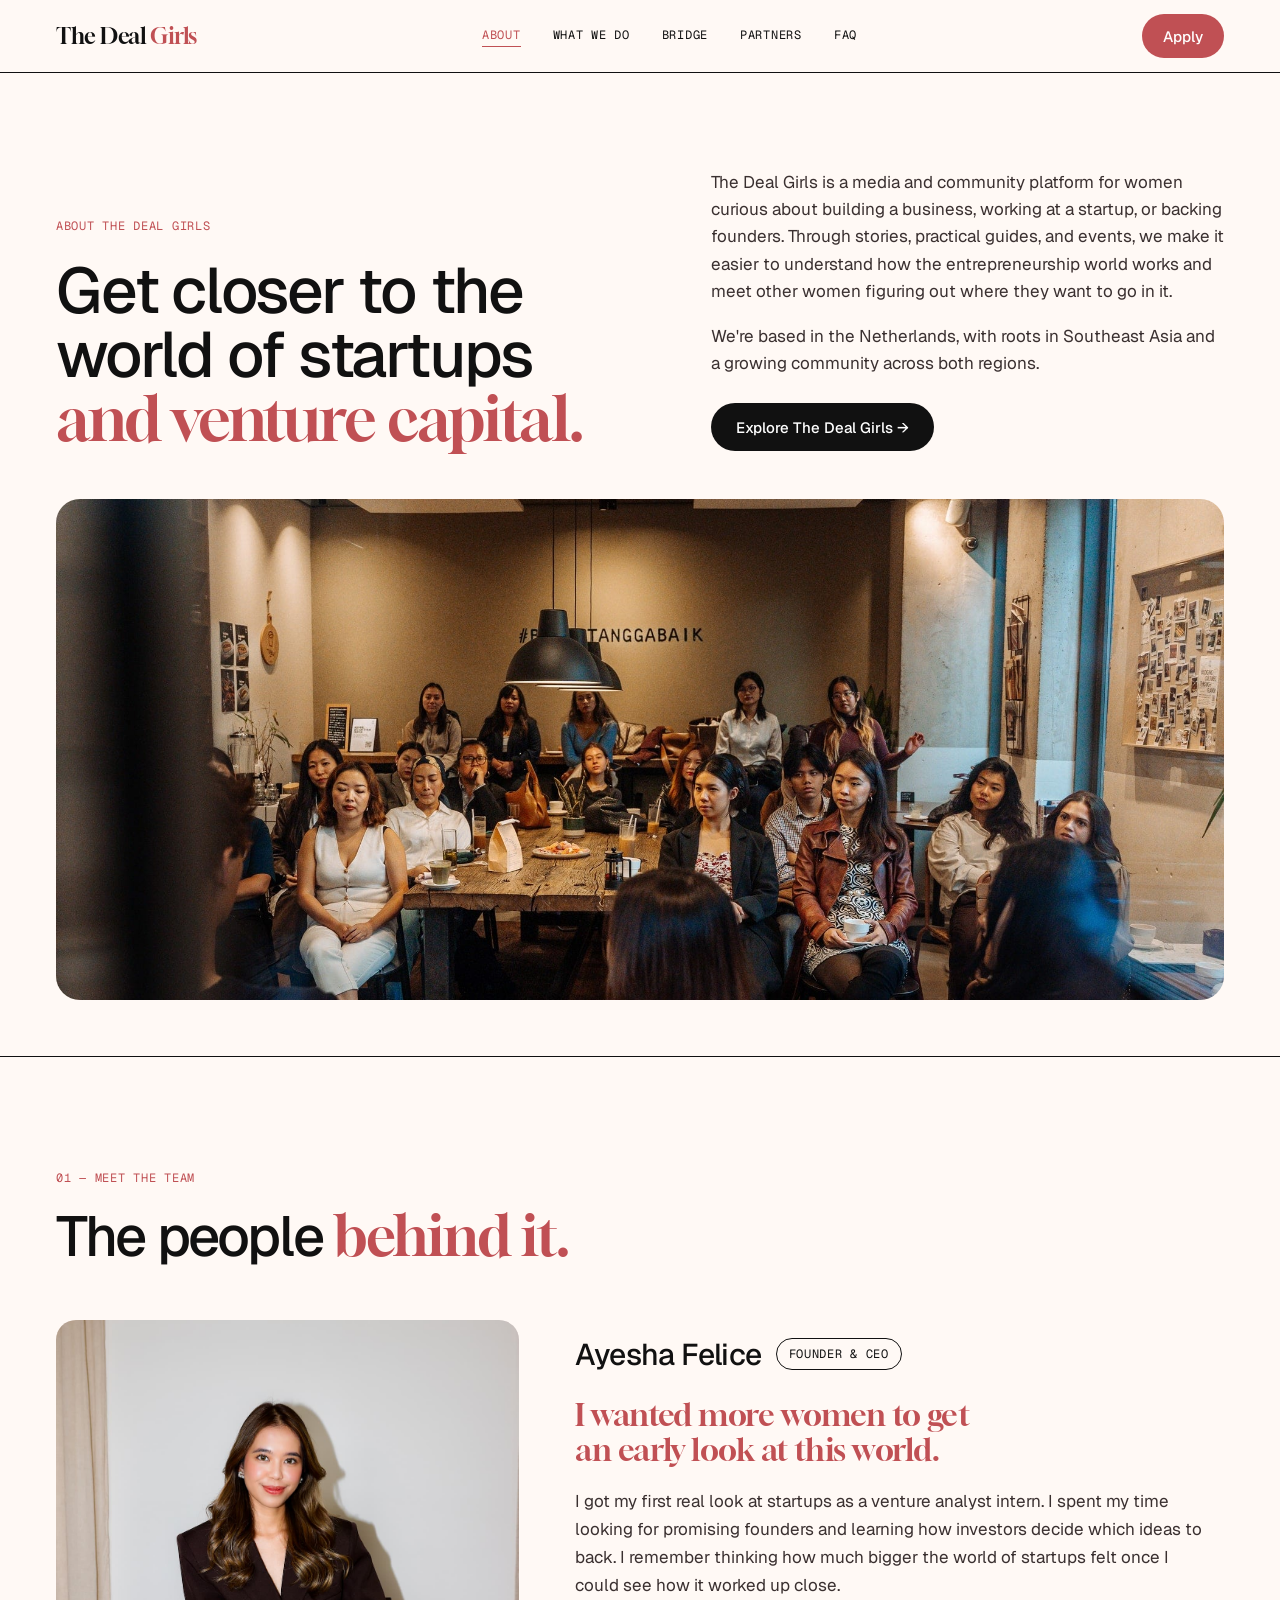
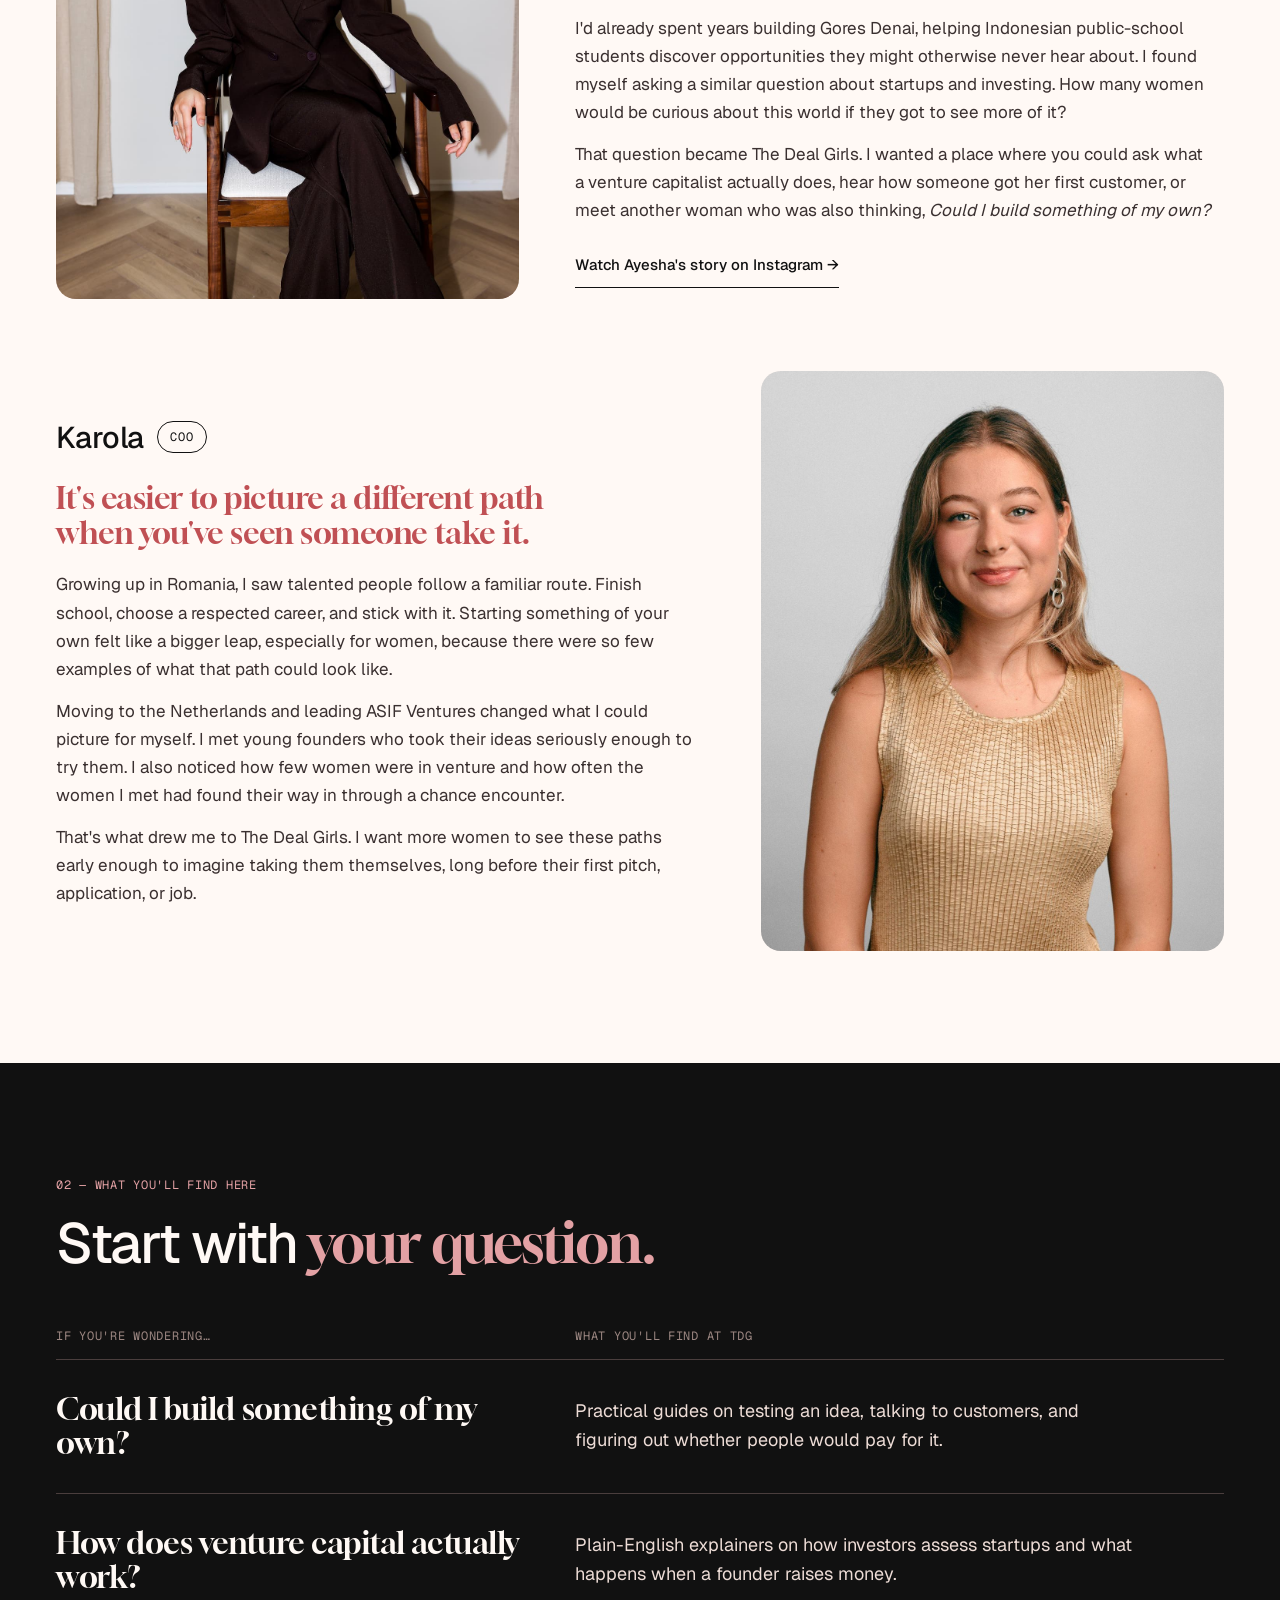
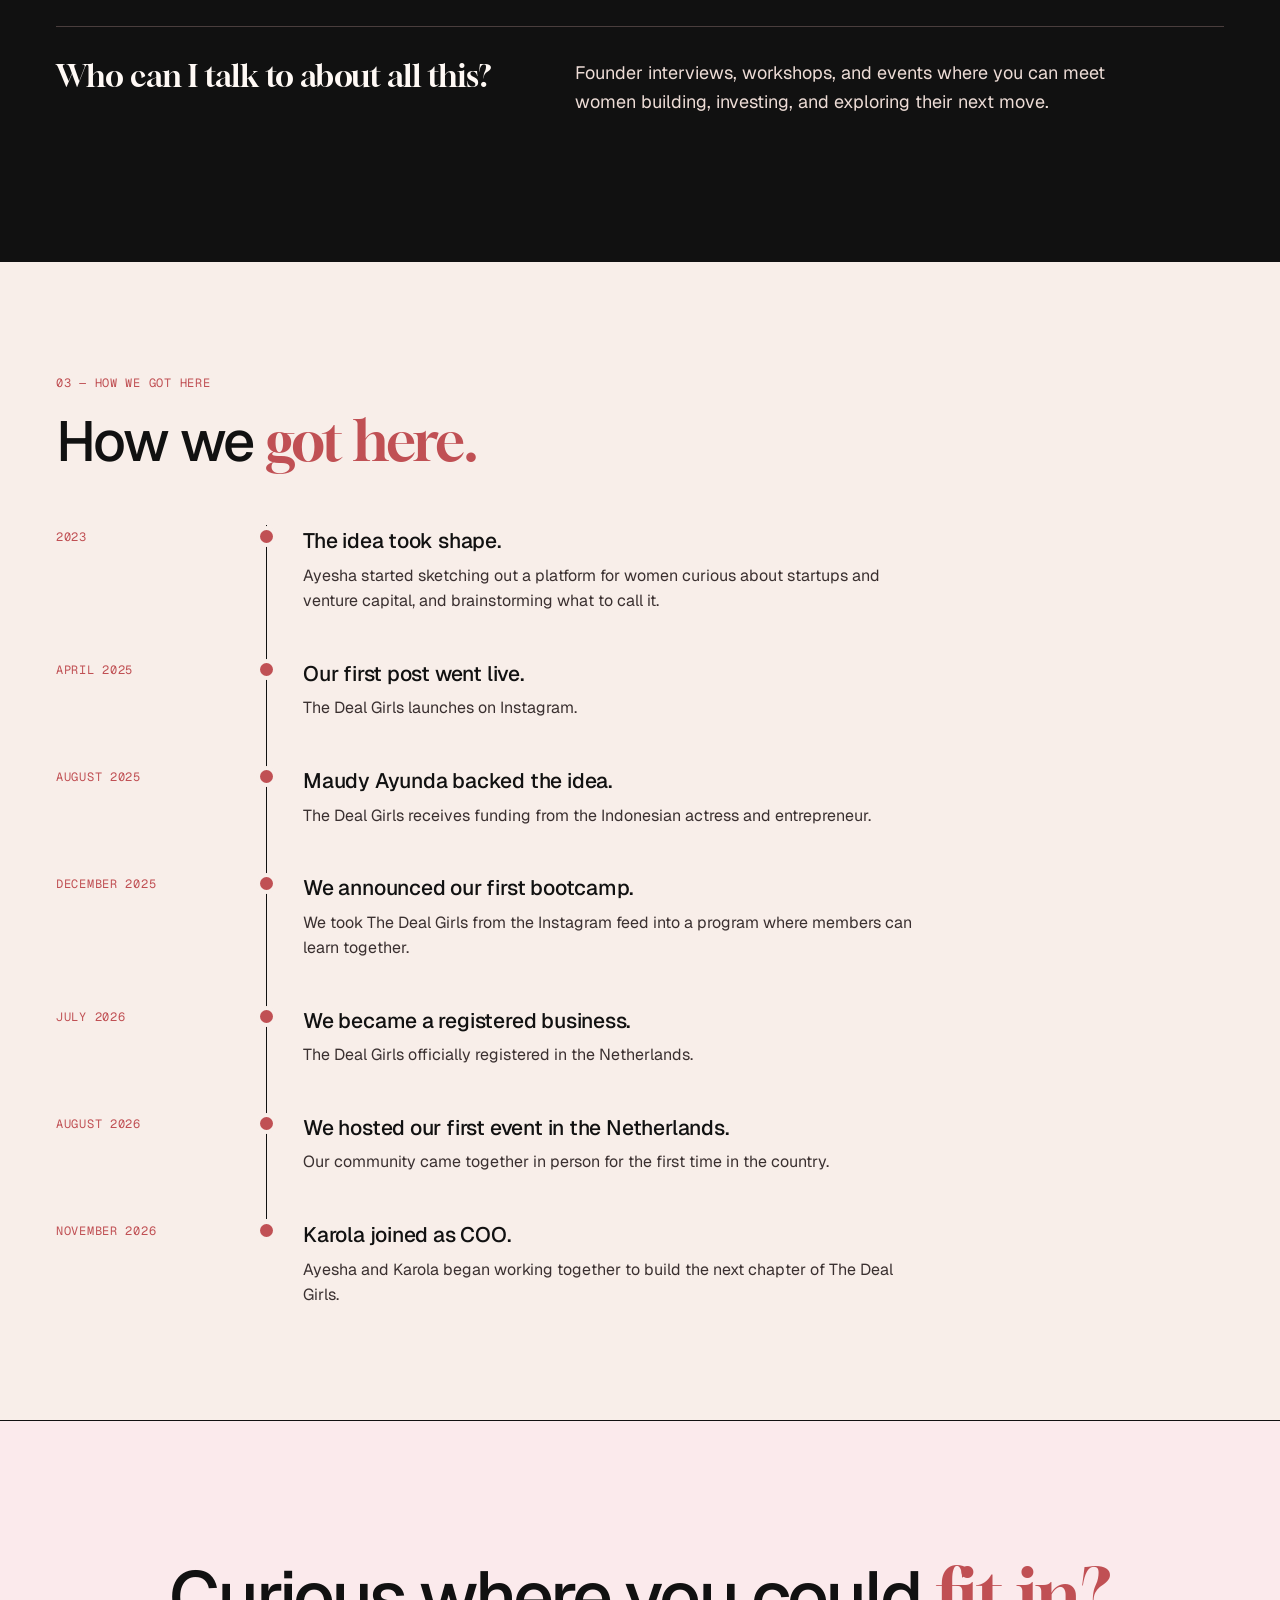
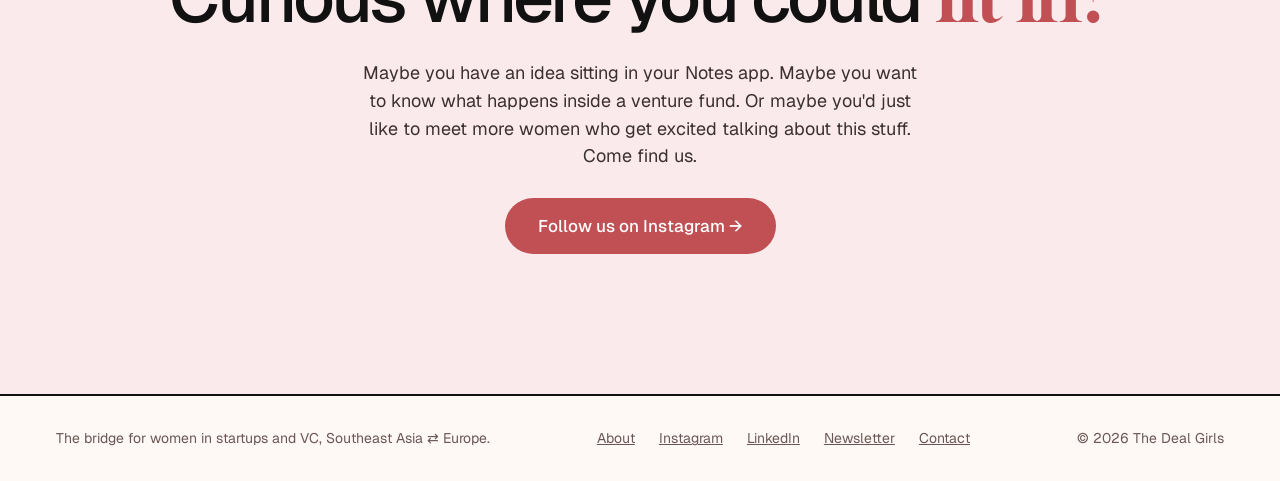
==== commit 7fff4634: "Show Karola as COO who joined in November 2026 Her start date is November 2026, not December, so she" ====
--- a/about.html
+++ b/about.html
@@ -101,12 +101,11 @@
       </article>
 
       <article class="member member--flip">
-        <div class="photo member__photo" data-photo="team-karola" data-alt="Karola, incoming COO of The Deal Girls"><span class="photo__hint">team-karola.jpg</span></div>
+        <div class="photo member__photo" data-photo="team-karola" data-alt="Karola, COO of The Deal Girls"><span class="photo__hint">team-karola.jpg</span></div>
         <div class="member__body">
           <div class="member__meta">
             <h3>Karola</h3>
-            <span class="mono member__role">Incoming COO</span>
-            <span class="mono member__note">Joins December 2026</span>
+            <span class="mono member__role">COO</span>
           </div>
           <p class="member__quote">It's easier to picture a different path when you've seen someone take it.</p>
           <div class="member__bio">
@@ -184,9 +183,9 @@
         <span class="mono tl__when">August 2026</span>
         <div class="tl__body"><h3>We hosted our first event in the Netherlands.</h3><p>Our community came together in person for the first time in the country.</p></div>
       </li>
-      <li class="tl__item tl__item--next">
-        <span class="mono tl__when">December 2026</span>
-        <div class="tl__body"><h3>Karola joins as COO. <span class="tl__tag">Up next</span></h3><p>Ayesha and Karola start working together to build the next chapter of The Deal Girls.</p></div>
+      <li class="tl__item">
+        <span class="mono tl__when">November 2026</span>
+        <div class="tl__body"><h3>Karola joined as COO.</h3><p>Ayesha and Karola began working together to build the next chapter of The Deal Girls.</p></div>
       </li>
     </ol>
   </div>
--- a/about.css
+++ b/about.css
@@ -78,9 +78,8 @@
   .find__a{font-size:16px}
   .tl__item{grid-template-columns:minmax(0,1fr)}
   .tl__when{padding:0 0 6px 28px;border-left:1px solid var(--ink)}
-  .tl__item:has(+ .tl__item--next) .tl__when{border-left-style:solid}
   .tl__body{padding-left:28px}
-  .tl__item:last-child .tl__when{border-left-color:var(--ink);border-left-style:dashed}
+  .tl__item--next .tl__when{border-left-style:dashed}
   .tl__item:last-child .tl__body{border-left-color:transparent}
   .tl__body h3{font-size:19px}
   .a-close__ctas{flex-direction:column;align-self:stretch}
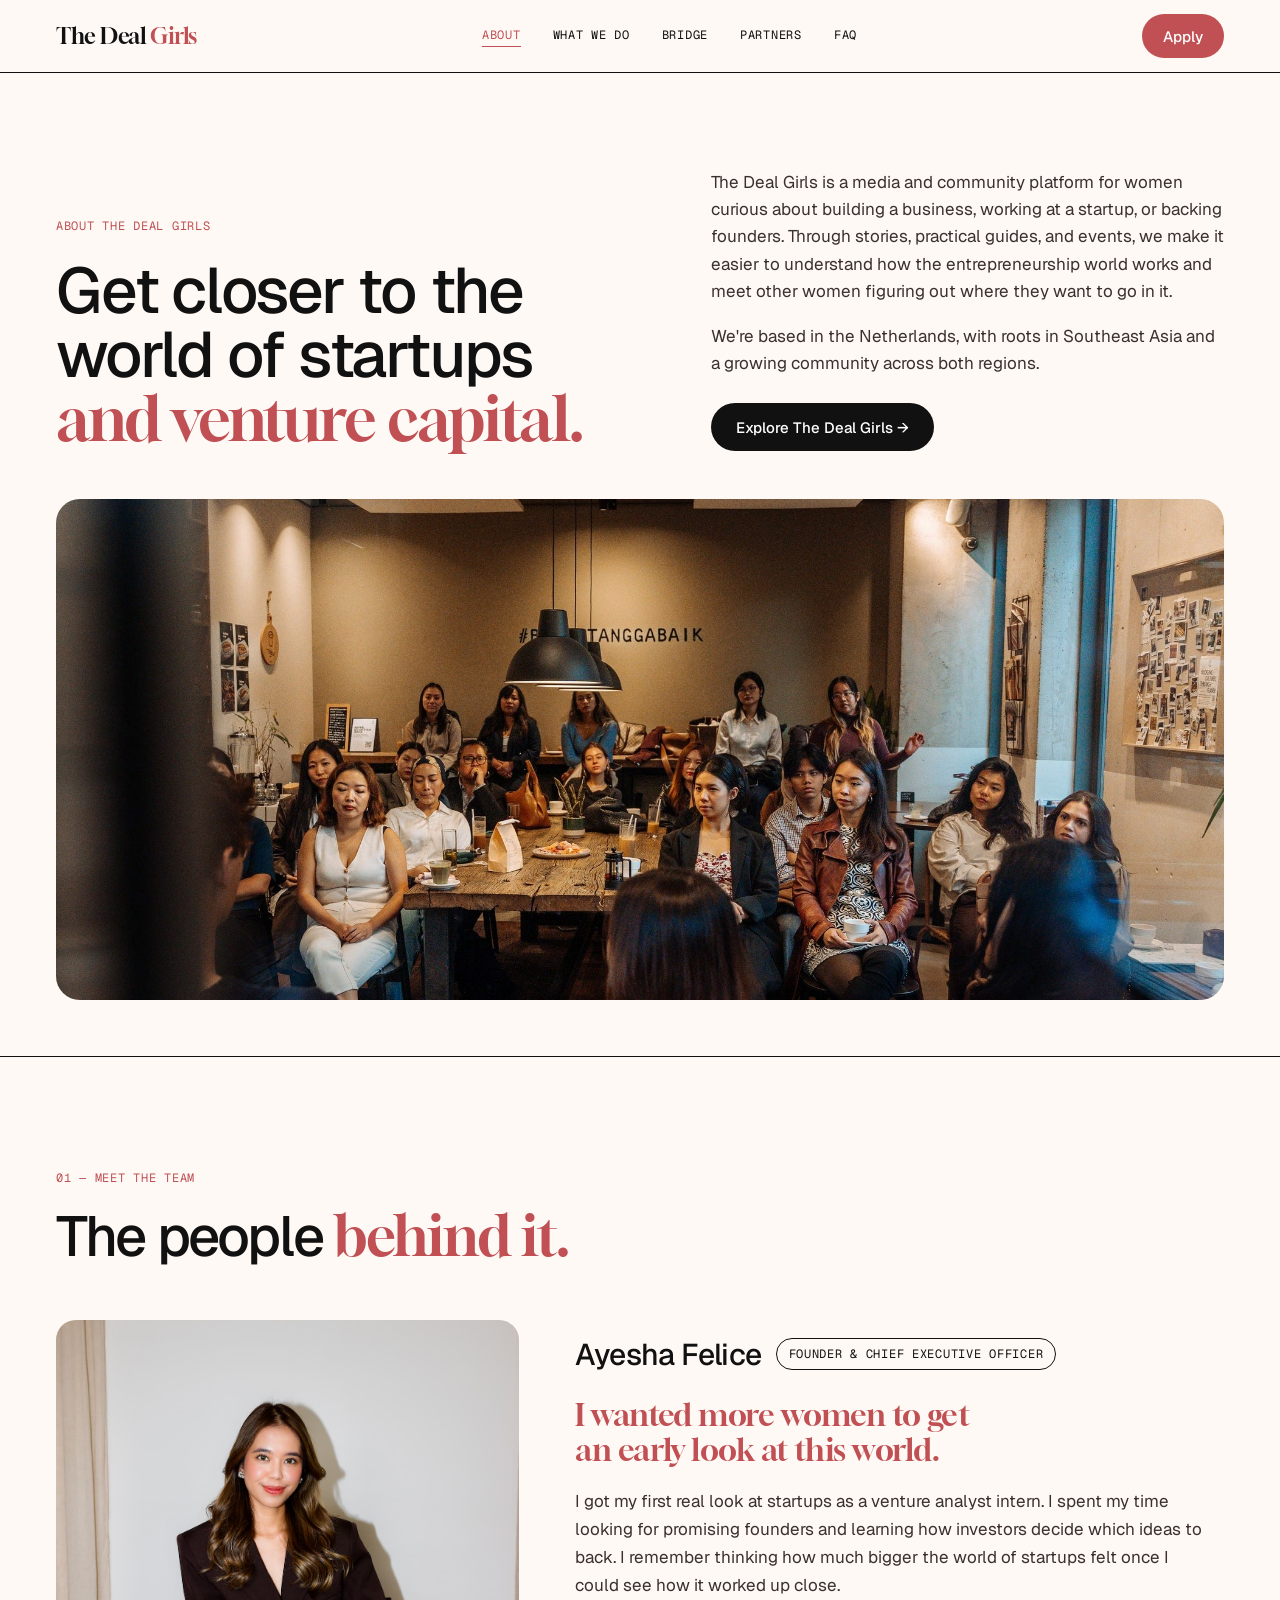
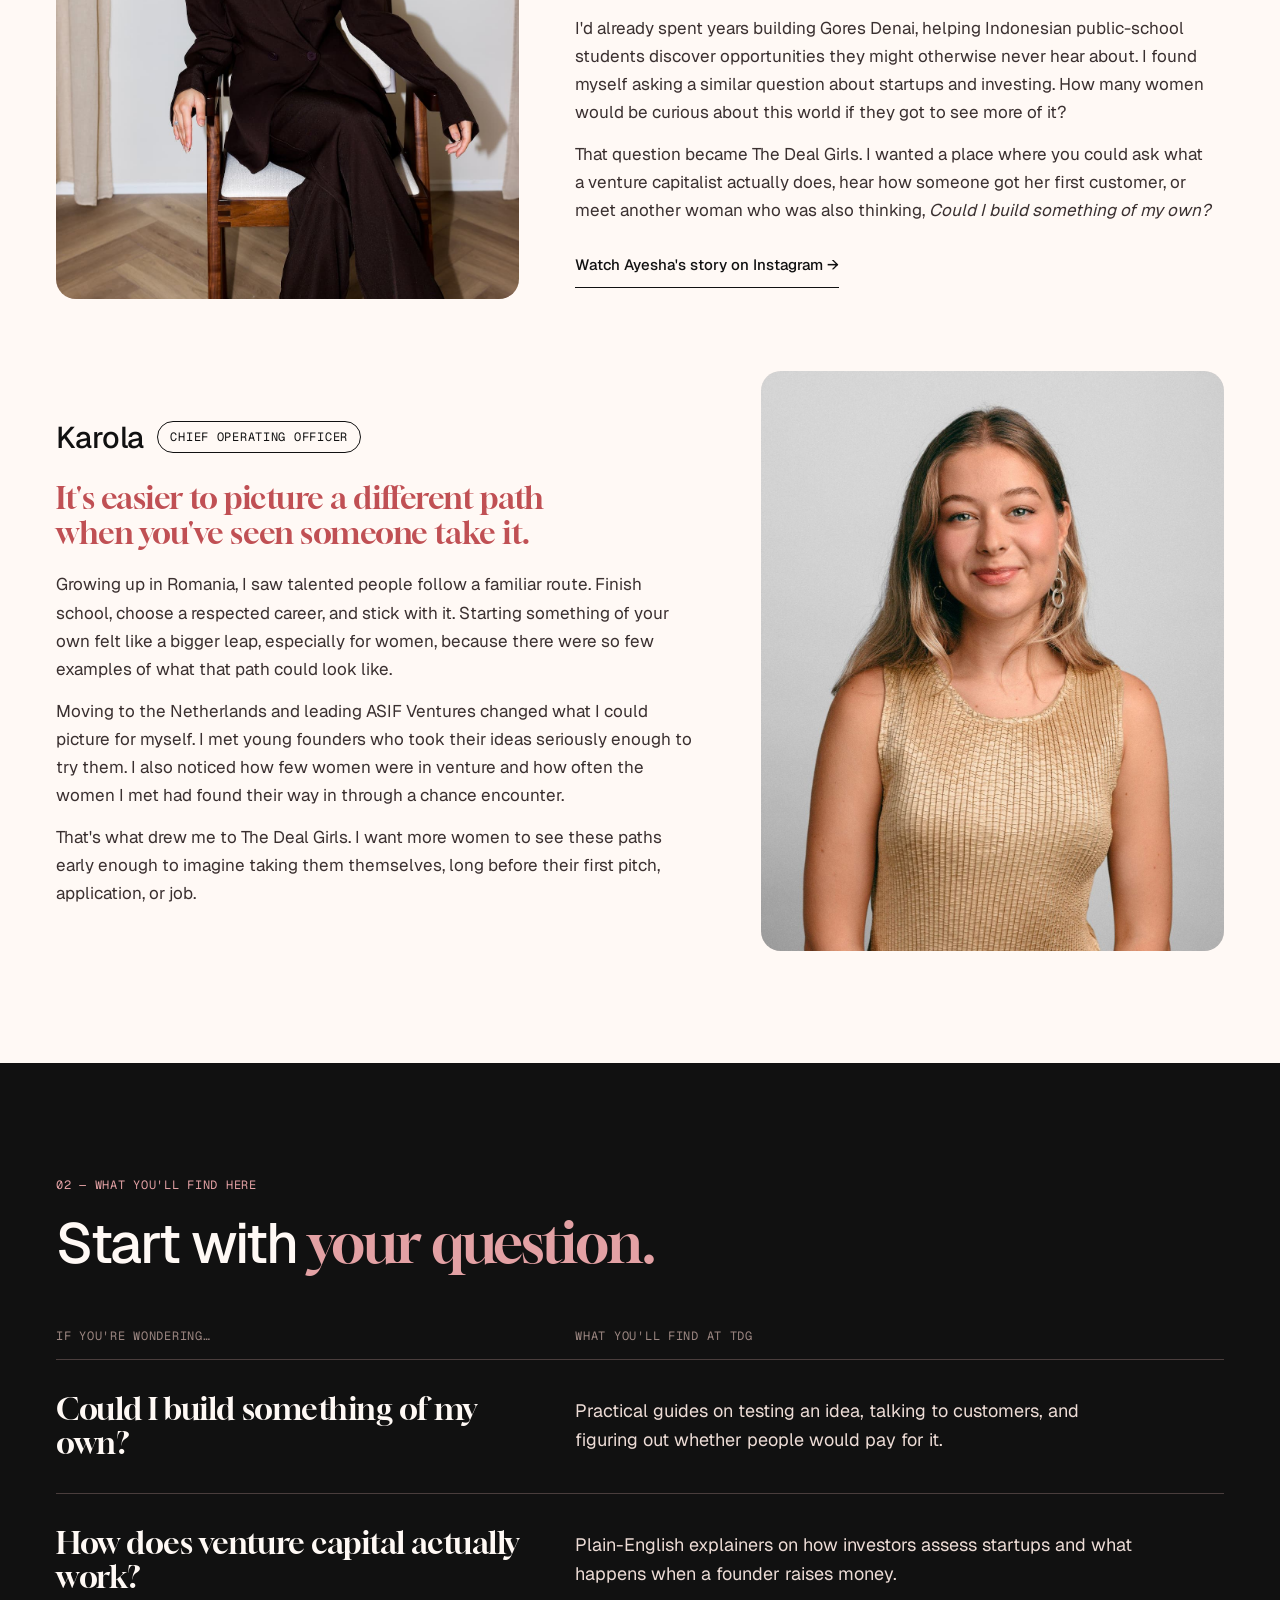
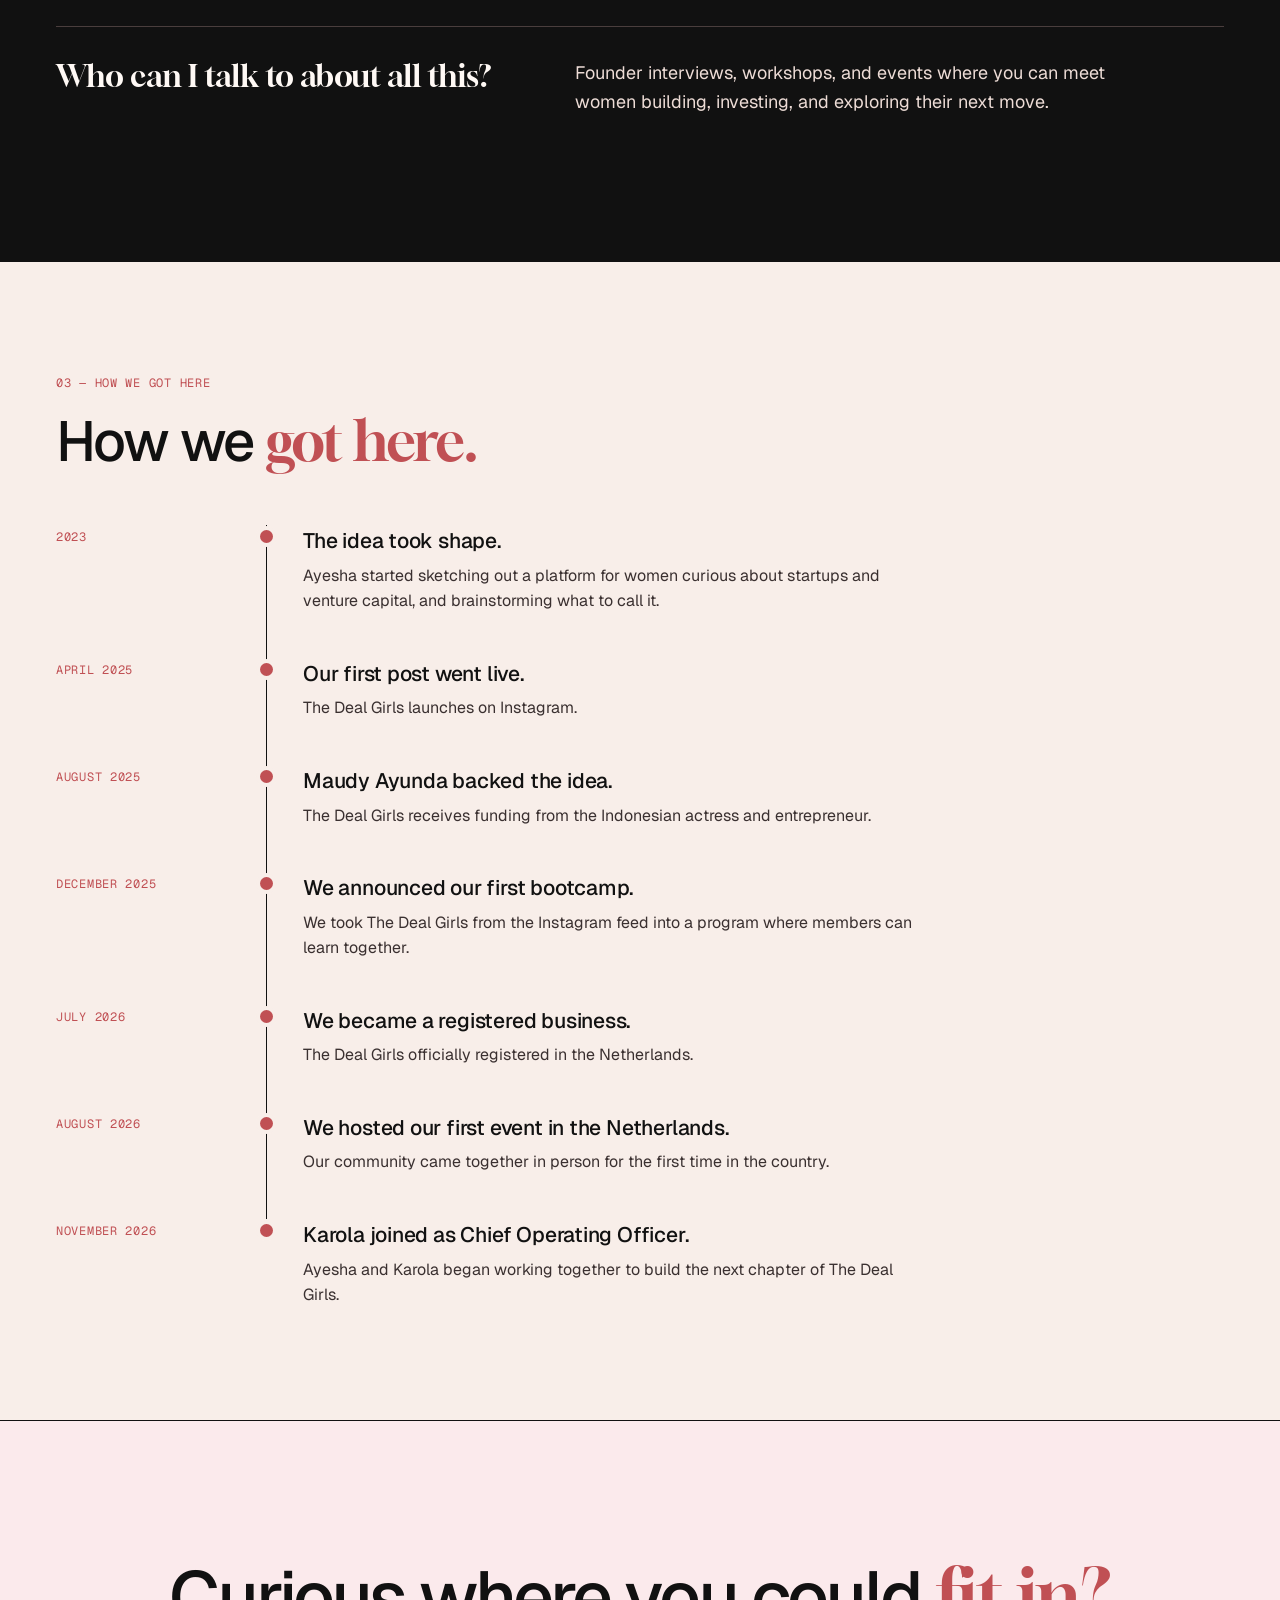
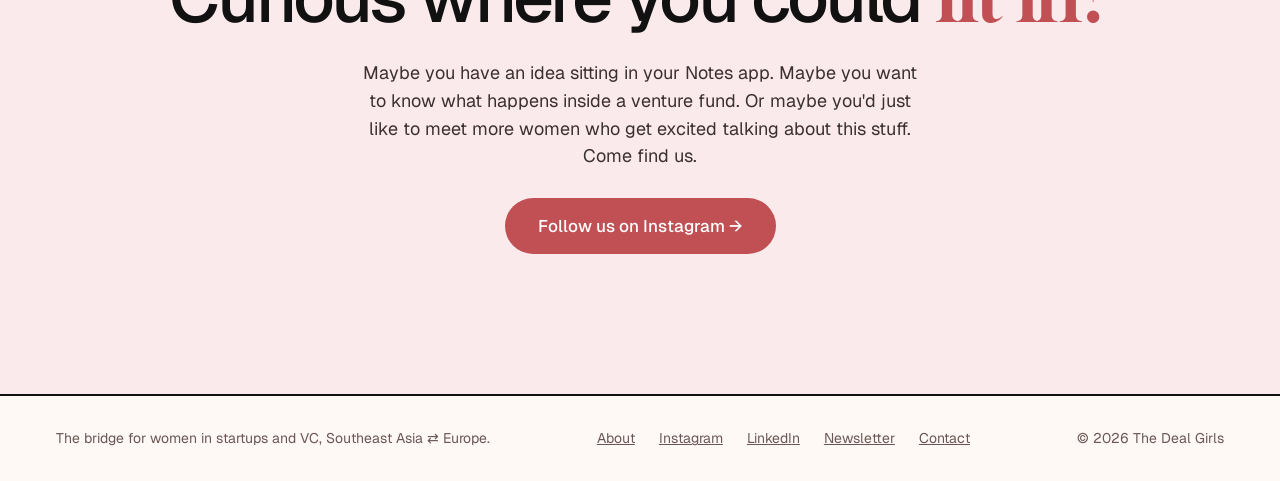
==== commit 4f8400ec: "Spell out CEO and COO as full job titles Ayesha is now 'Founder & Chief Executive Officer' and Karol" ====
--- a/about.html
+++ b/about.html
@@ -84,11 +84,11 @@
 
     <div class="a-team">
       <article class="member">
-        <div class="photo member__photo" data-photo="founder" data-alt="Ayesha Felice, Founder and CEO of The Deal Girls"><span class="photo__hint">founder.jpg</span></div>
+        <div class="photo member__photo" data-photo="founder" data-alt="Ayesha Felice, Founder and Chief Executive Officer of The Deal Girls"><span class="photo__hint">founder.jpg</span></div>
         <div class="member__body">
           <div class="member__meta">
             <h3>Ayesha Felice</h3>
-            <span class="mono member__role">Founder &amp; CEO</span>
+            <span class="mono member__role">Founder &amp; Chief Executive Officer</span>
           </div>
           <p class="member__quote">I wanted more women to get an early look at this world.</p>
           <div class="member__bio">
@@ -101,11 +101,11 @@
       </article>
 
       <article class="member member--flip">
-        <div class="photo member__photo" data-photo="team-karola" data-alt="Karola, COO of The Deal Girls"><span class="photo__hint">team-karola.jpg</span></div>
+        <div class="photo member__photo" data-photo="team-karola" data-alt="Karola, Chief Operating Officer of The Deal Girls"><span class="photo__hint">team-karola.jpg</span></div>
         <div class="member__body">
           <div class="member__meta">
             <h3>Karola</h3>
-            <span class="mono member__role">COO</span>
+            <span class="mono member__role">Chief Operating Officer</span>
           </div>
           <p class="member__quote">It's easier to picture a different path when you've seen someone take it.</p>
           <div class="member__bio">
@@ -185,7 +185,7 @@
       </li>
       <li class="tl__item">
         <span class="mono tl__when">November 2026</span>
-        <div class="tl__body"><h3>Karola joined as COO.</h3><p>Ayesha and Karola began working together to build the next chapter of The Deal Girls.</p></div>
+        <div class="tl__body"><h3>Karola joined as Chief Operating Officer.</h3><p>Ayesha and Karola began working together to build the next chapter of The Deal Girls.</p></div>
       </li>
     </ol>
   </div>
--- a/styles.css
+++ b/styles.css
@@ -89,6 +89,7 @@
 .logo-slot img{height:26px;width:auto;max-width:180px;object-fit:contain}
 .logo-slot[data-logo="maudy-ayunda-foundation"] img{height:40px}
 .logo-slot[data-logo="tuku"] img{height:34px}
+.logo-slot[data-logo="finku"] img{height:38px}
 .logo-slot.has-img .logo-slot__text{position:absolute;width:1px;height:1px;overflow:hidden;clip:rect(0 0 0 0)}
 .mentors .logo-slot{font-size:34px;letter-spacing:-.02em}
 .mentors .logo-slot img{height:36px;max-width:220px}
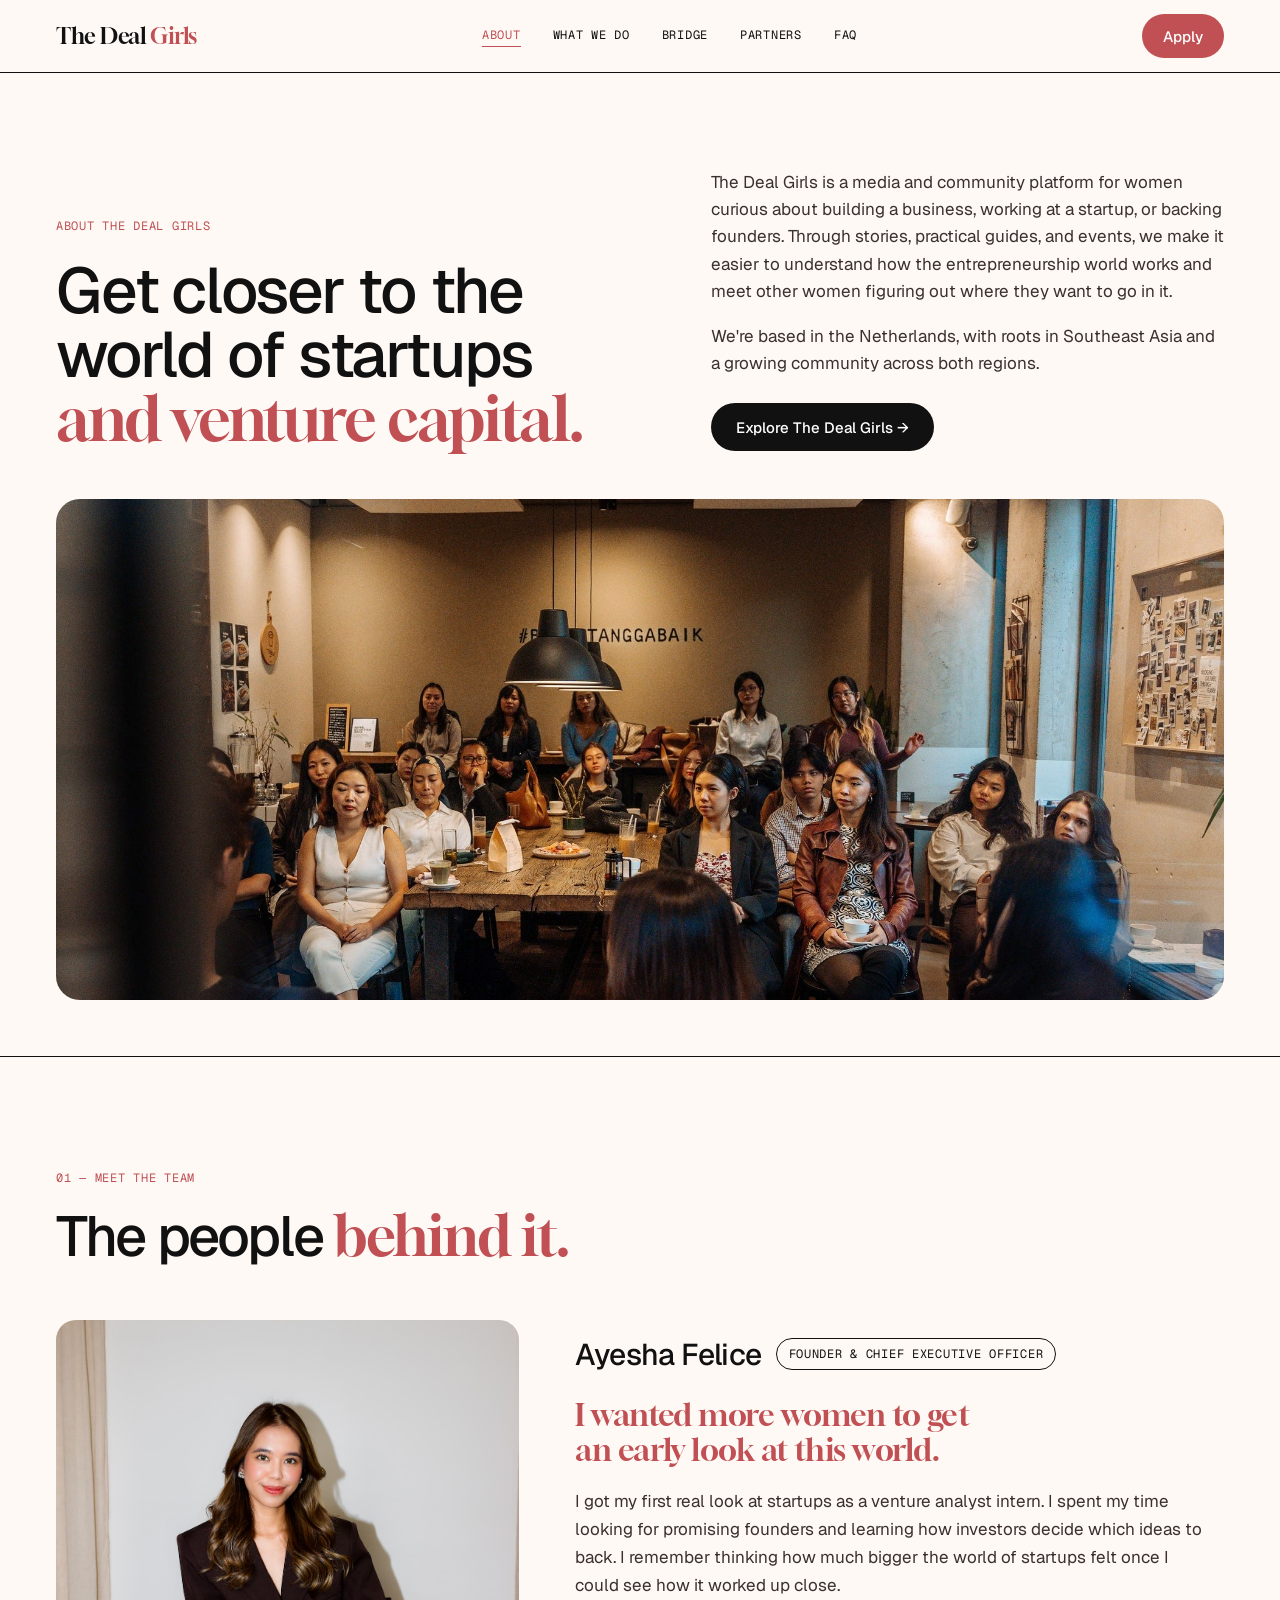
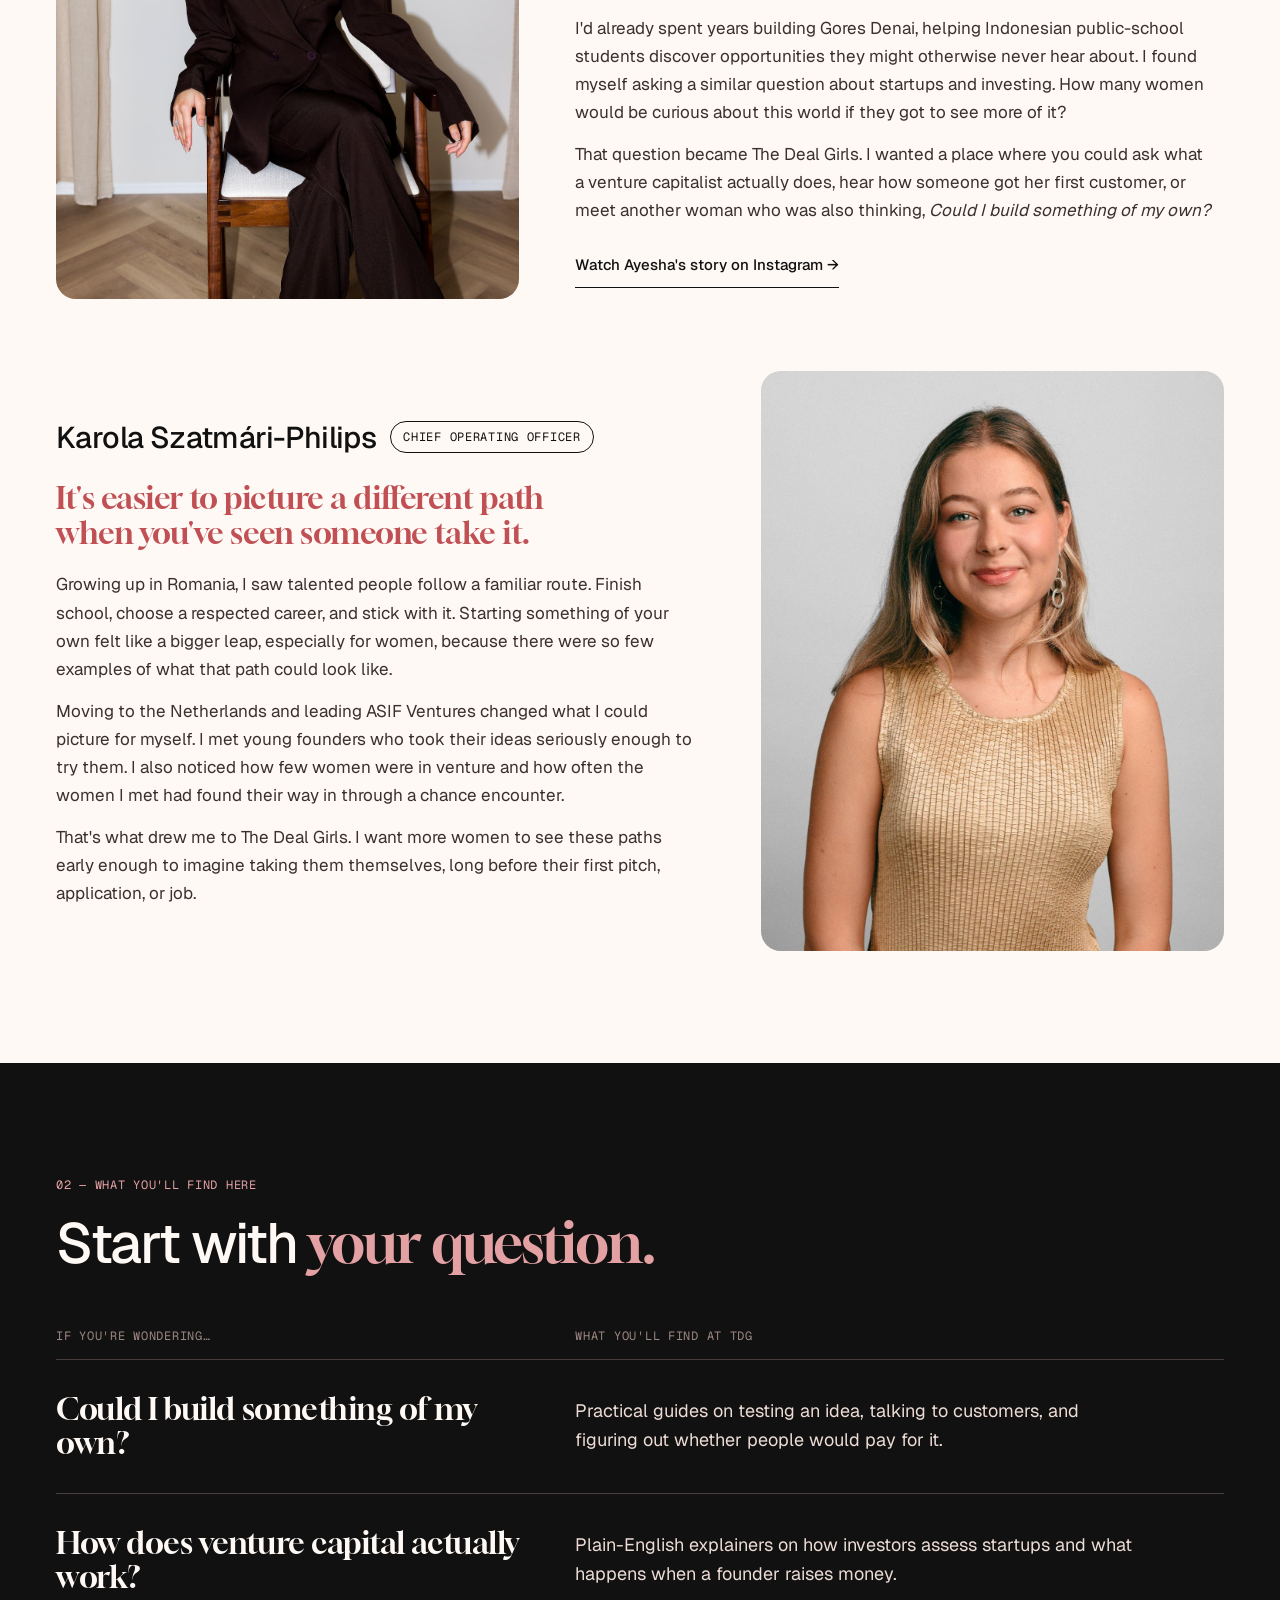
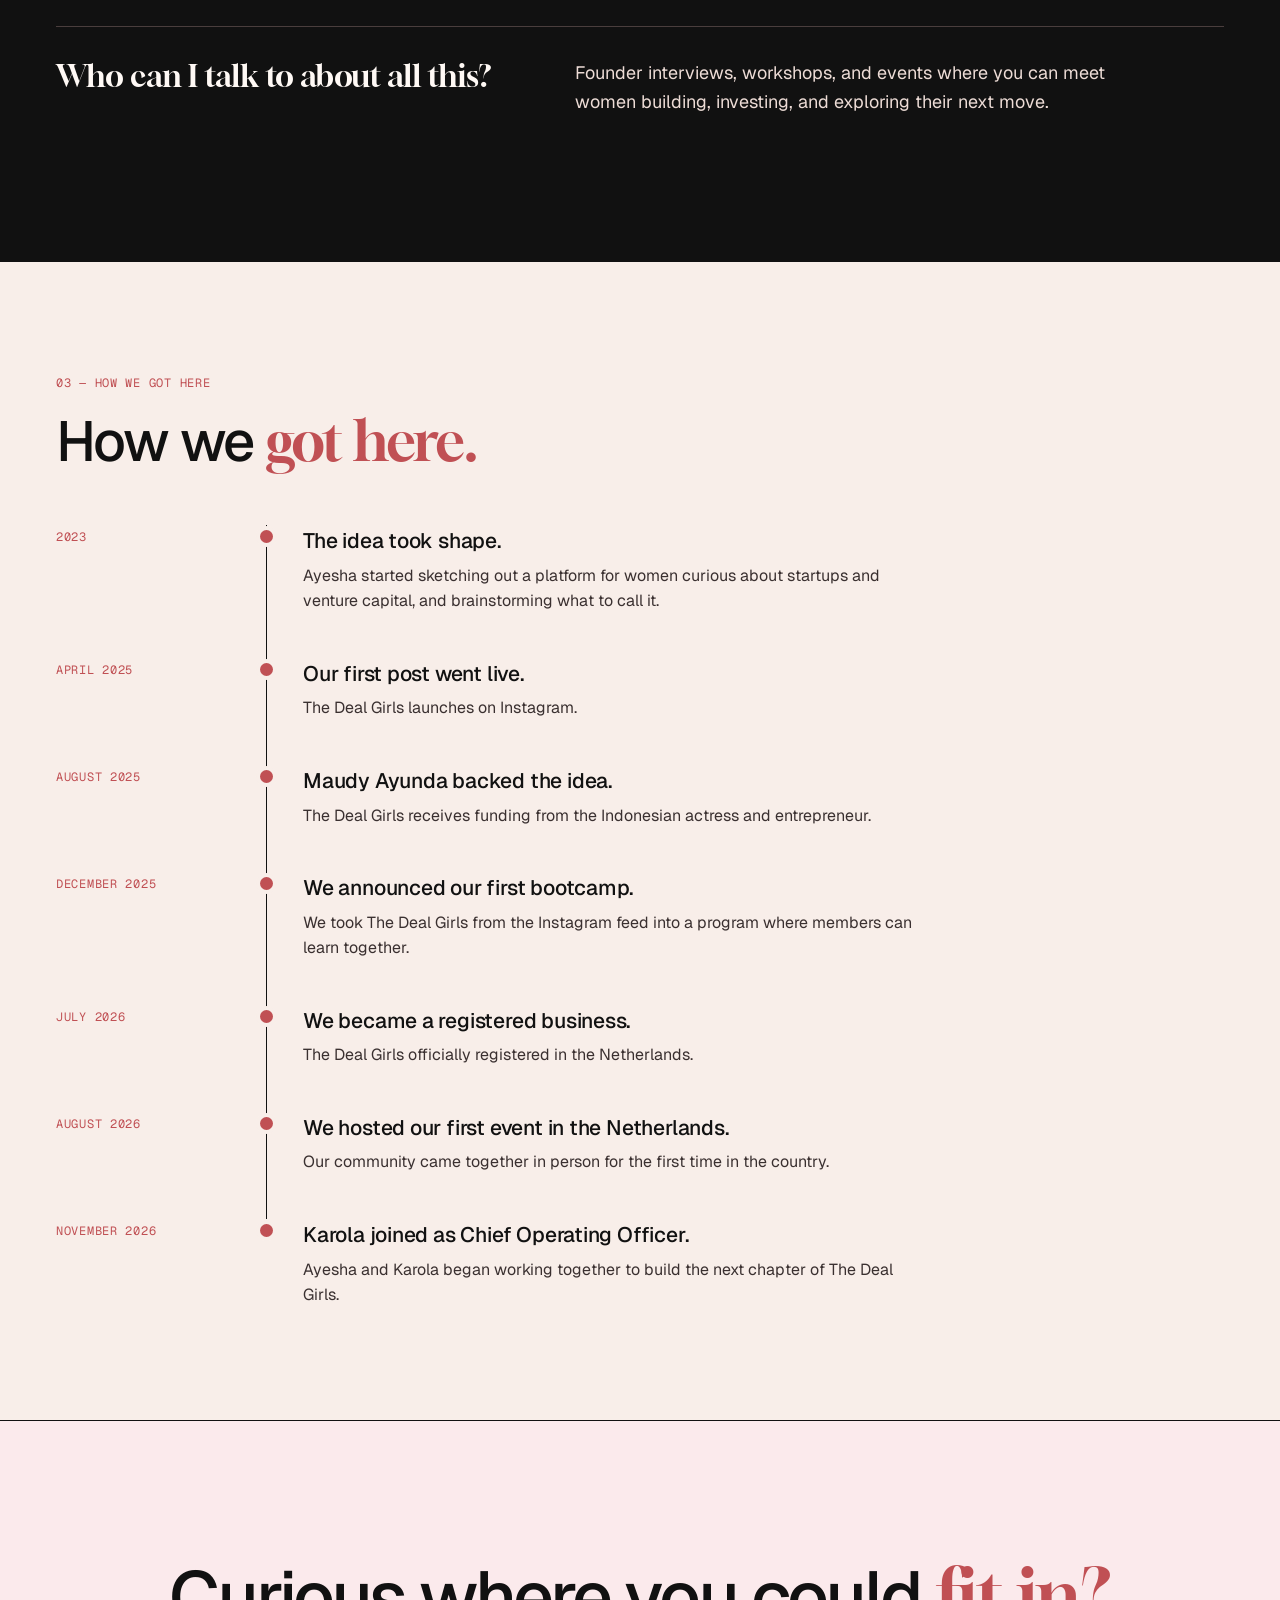
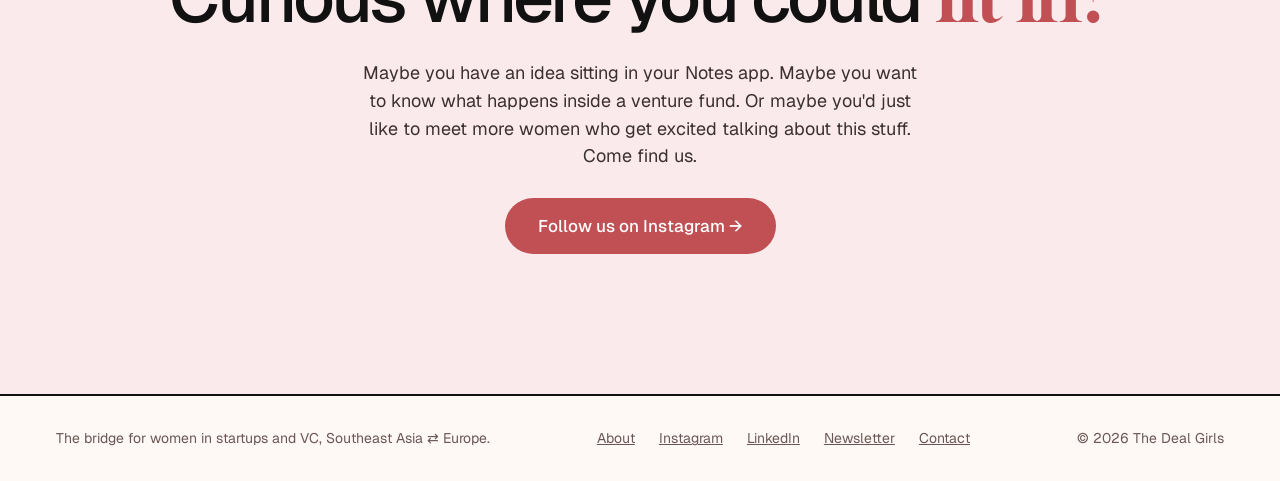
==== commit 04015f0a: "Add Karola's full name on the About page The team section and her photo description now read Karola " ====
--- a/about.html
+++ b/about.html
@@ -101,10 +101,10 @@
       </article>
 
       <article class="member member--flip">
-        <div class="photo member__photo" data-photo="team-karola" data-alt="Karola, Chief Operating Officer of The Deal Girls"><span class="photo__hint">team-karola.jpg</span></div>
+        <div class="photo member__photo" data-photo="team-karola" data-alt="Karola Szatmári-Philips, Chief Operating Officer of The Deal Girls"><span class="photo__hint">team-karola.jpg</span></div>
         <div class="member__body">
           <div class="member__meta">
-            <h3>Karola</h3>
+            <h3>Karola Szatmári-Philips</h3>
             <span class="mono member__role">Chief Operating Officer</span>
           </div>
           <p class="member__quote">It's easier to picture a different path when you've seen someone take it.</p>
